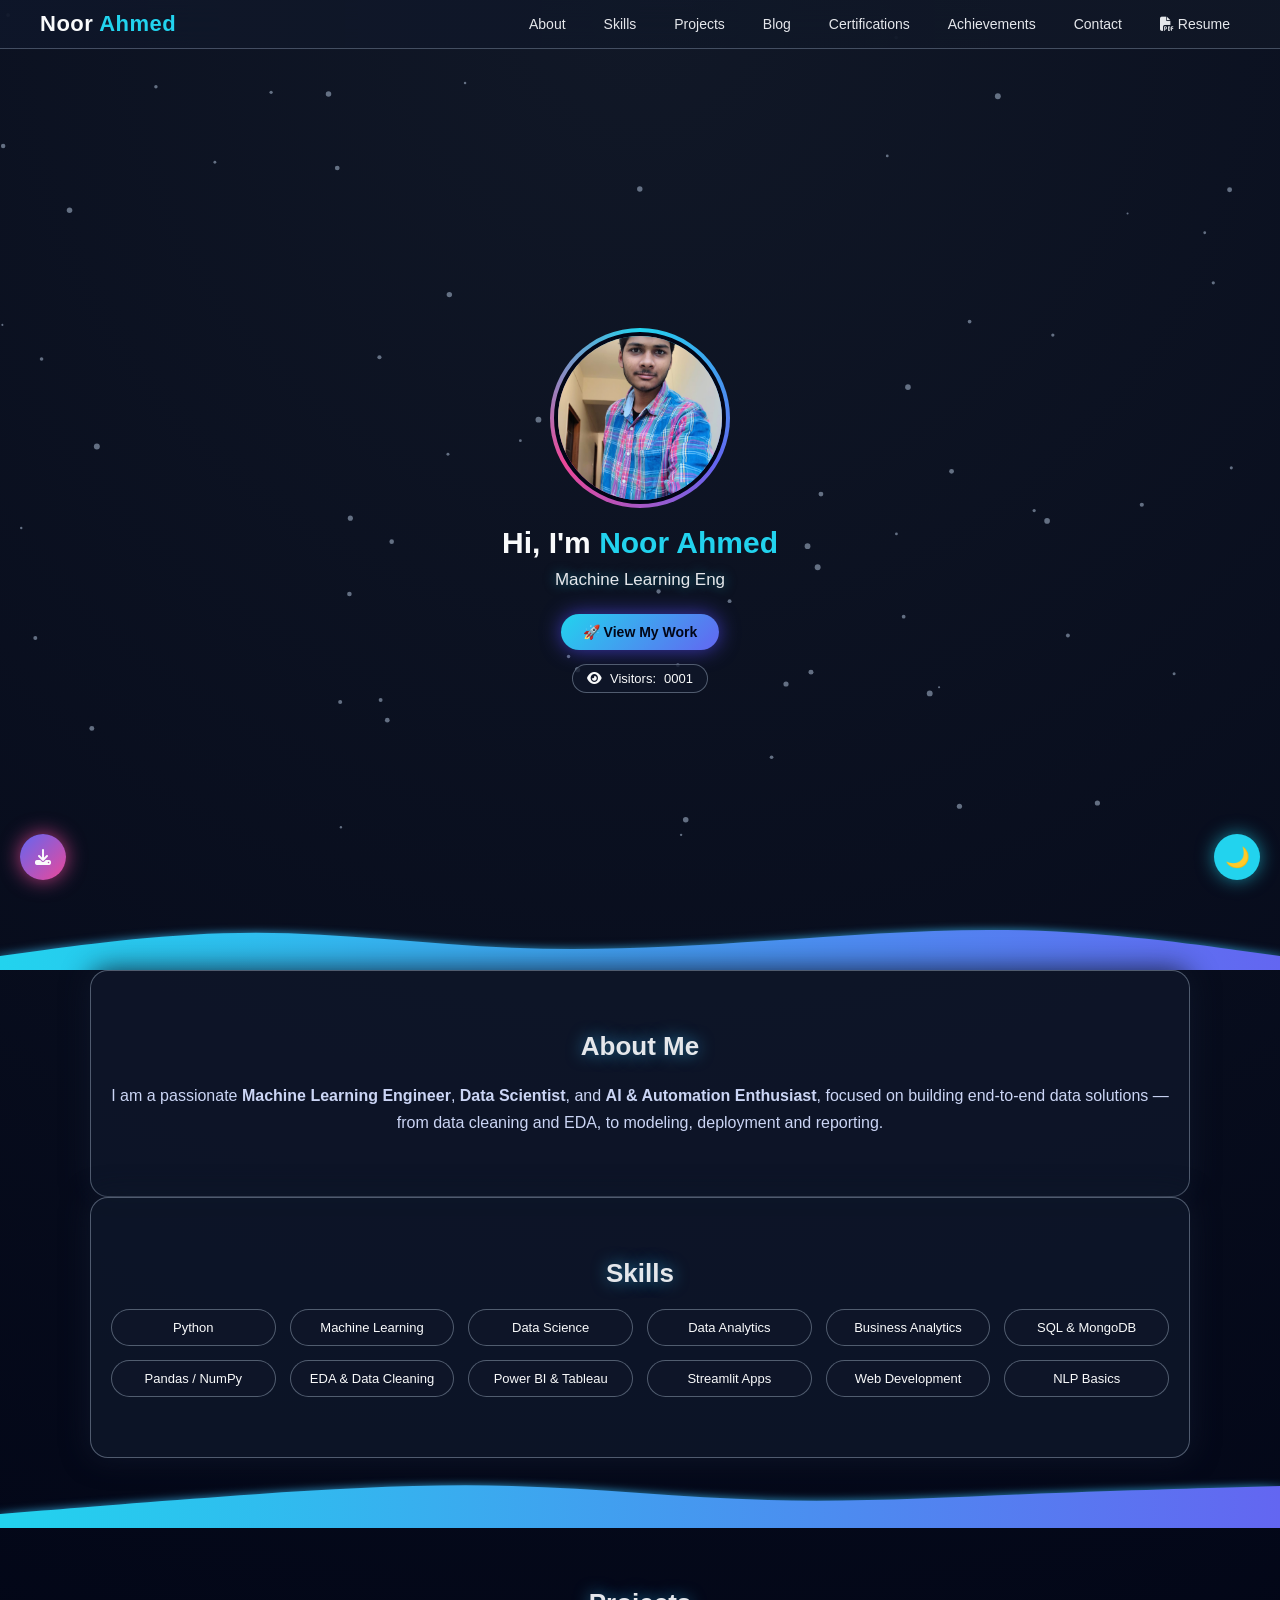
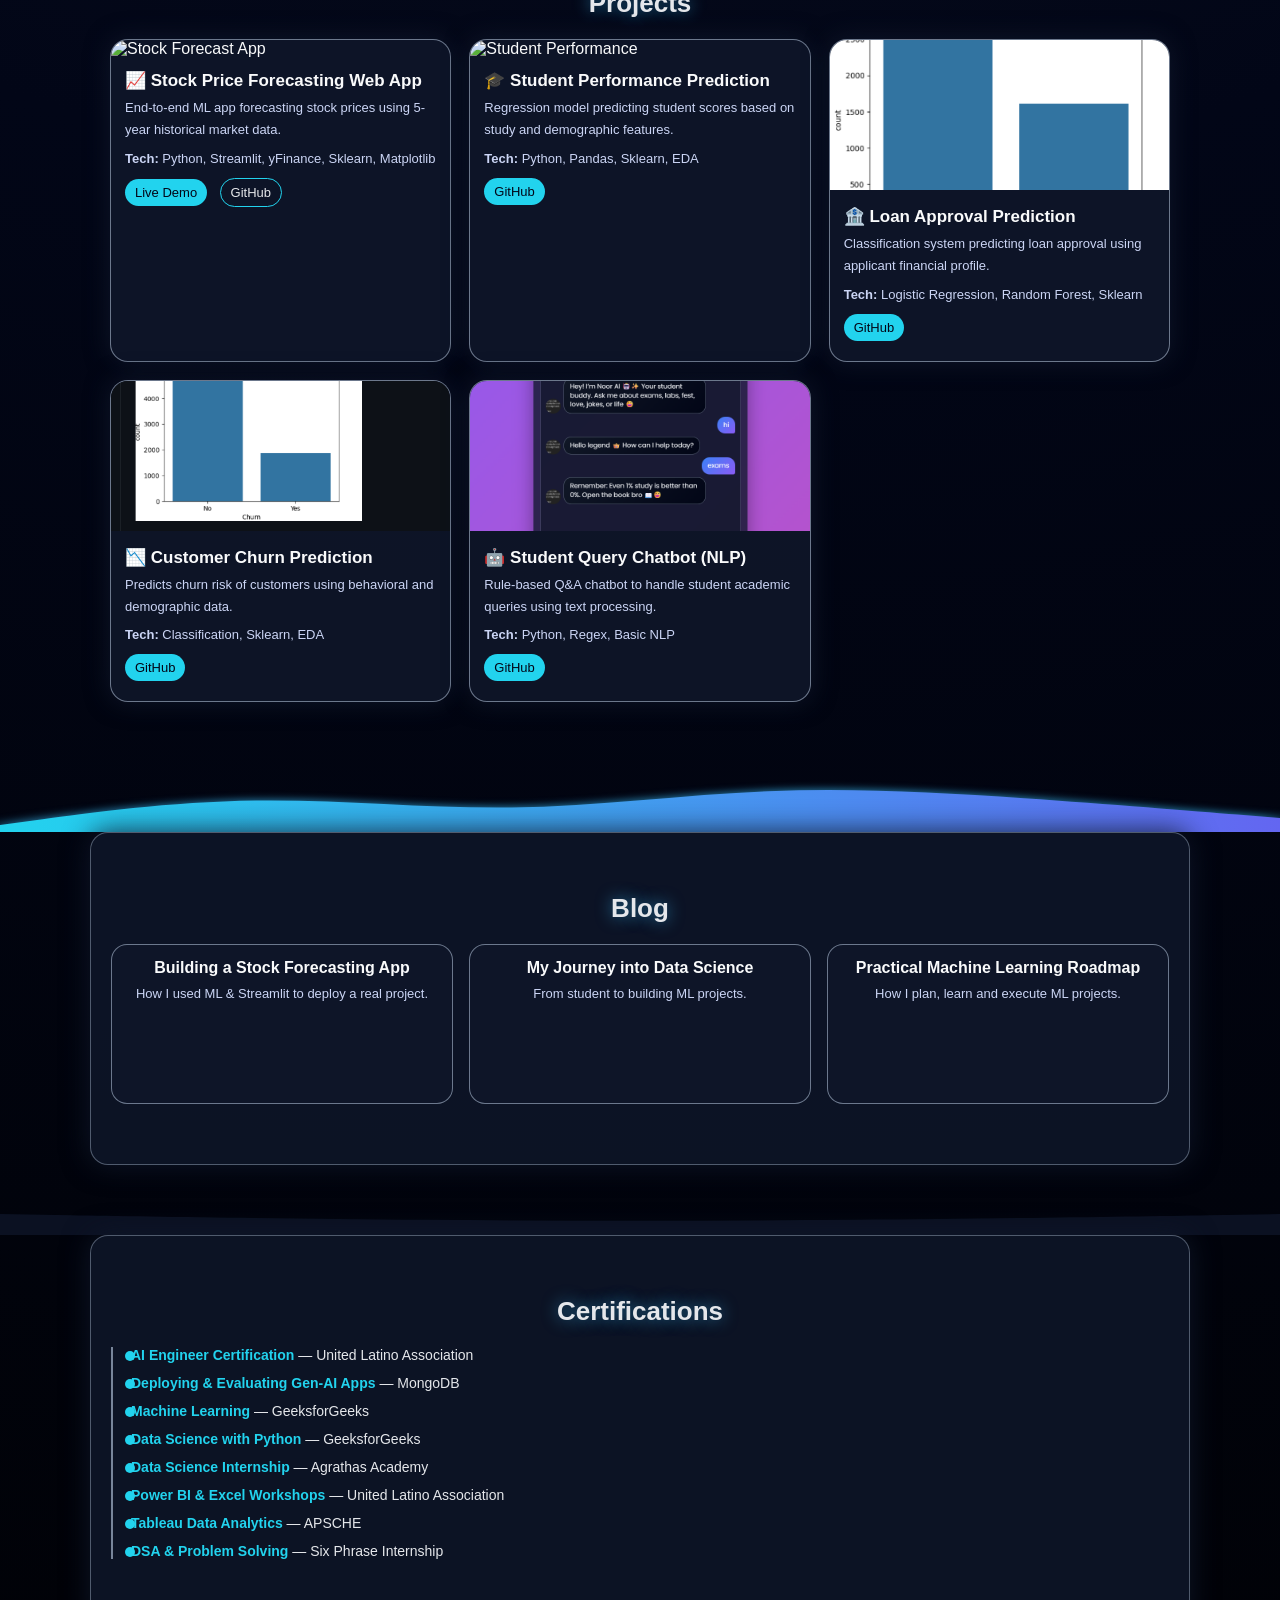
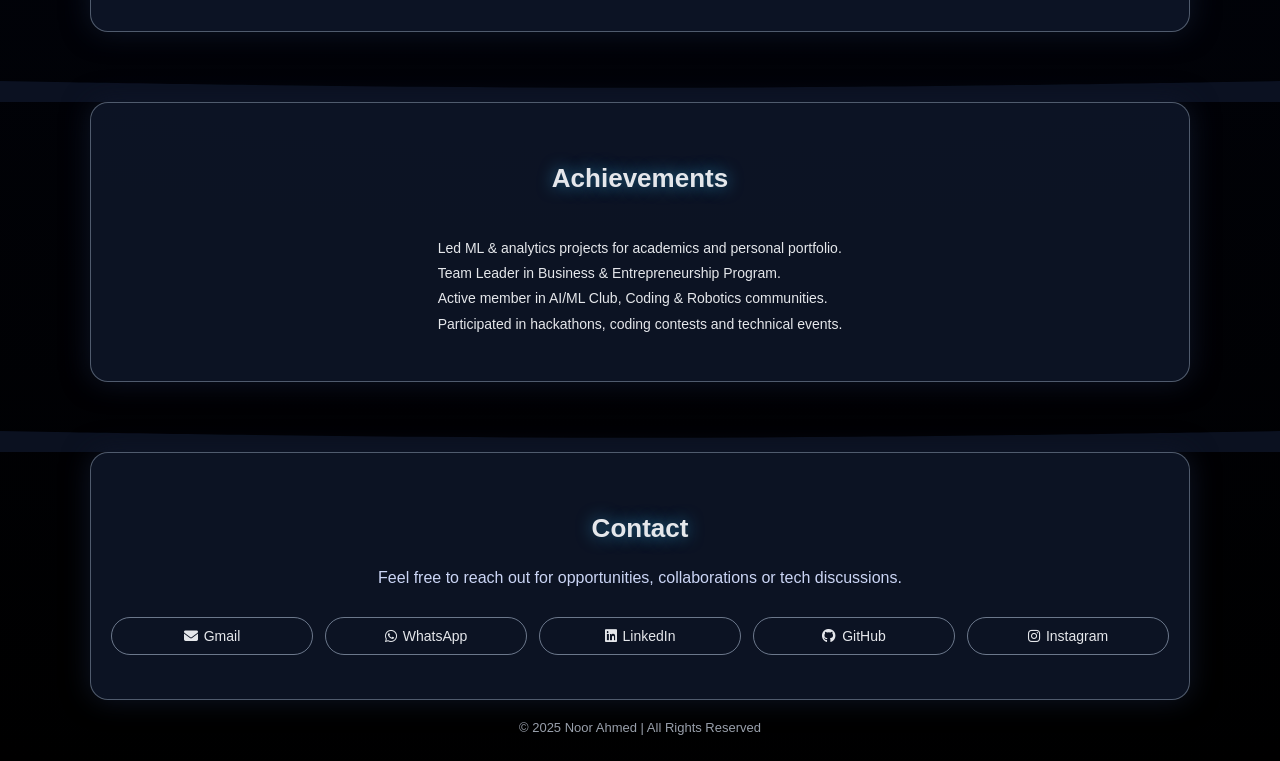
==== index.html @ 3dc06244 "Final premium portfolio with waves, blog, dark mode, and animations" ====
<!DOCTYPE html>
<html lang="en">
<head>
  <meta charset="UTF-8" />
  <meta name="viewport" content="width=device-width, initial-scale=1.0" />
  <title>Noor Ahmed - Portfolio</title>
  <link rel="stylesheet" href="style.css" />
  <link rel="stylesheet" href="https://cdnjs.cloudflare.com/ajax/libs/font-awesome/6.4.0/css/all.min.css">
</head>

<body>

<!-- Particle Background -->
<canvas id="particles"></canvas>

<!-- NAVBAR -->
<nav class="top-nav">
  <div class="logo">Noor <span>Ahmed</span></div>
  <div class="nav-links">
    <a href="#about">About</a>
    <a href="#skills">Skills</a>
    <a href="#projects">Projects</a>
    <a href="#blog">Blog</a>
    <a href="#certifications">Certifications</a>
    <a href="#accomplishments">Achievements</a>
    <a href="#contact">Contact</a>
    <button id="resumeModalBtn" class="nav-resume-btn">
      <i class="fa-solid fa-file-pdf"></i> Resume
    </button>
  </div>
</nav>

<!-- DARK / LIGHT TOGGLE + FLOATING RESUME -->
<button id="darkModeToggle" class="dark-toggle">🌙</button>
<a class="floating-resume" href="assets/resume.pdf" target="_blank">
  <i class="fa-solid fa-download"></i>
</a>

<!-- HERO -->
<section class="hero">
  <div class="profile-frame">
    <img src="assets/profile.jpg" alt="Profile" class="profile-pic">
  </div>

  <h1>Hi, I'm <span class="accent">Noor Ahmed</span></h1>
  <p id="typing" class="typing-text"></p>

  <a href="#projects" class="btn primary-btn">🚀 View My Work</a>

  <div class="visitor-box">
    <i class="fa-solid fa-eye"></i>
    Visitors: <span id="visitor-count">0000</span>
  </div>
</section>

<!-- Wave: Hero -> About -->
<div class="wave wave-gradient">
  <svg viewBox="0 0 1440 320" preserveAspectRatio="none">
    <defs>
      <linearGradient id="sapphireGrad1" x1="0%" y1="0%" x2="100%" y2="0%">
        <stop offset="0%" stop-color="#22d3ee" />
        <stop offset="100%" stop-color="#6366f1" />
      </linearGradient>
    </defs>
    <path fill="url(#sapphireGrad1)" d="M0,256L48,229.3C96,203,192,149,288,149.3C384,149,480,203,576,218.7C672,235,768,213,864,186.7C960,160,1056,128,1152,138.7C1248,149,1344,203,1392,229.3L1440,256L1440,320L1392,320C1344,320,1248,320,1152,320C1056,320,960,320,864,320C768,320,672,320,576,320C480,320,384,320,288,320C192,320,96,320,48,320L0,320Z"></path>
  </svg>
</div>

<!-- ABOUT -->
<section id="about" class="section glass-card">
  <h2 class="section-title">About Me</h2>
  <p>
    I am a passionate <b>Machine Learning Engineer</b>, <b>Data Scientist</b>, and <b>AI & Automation Enthusiast</b>,
    focused on building end-to-end data solutions — from data cleaning and EDA, to modeling, deployment and reporting.
  </p>
</section>

<!-- SKILLS -->
<section id="skills" class="section glass-card">
  <h2 class="section-title">Skills</h2>
  <div class="skills-grid">
    <div class="skill-item">Python</div>
    <div class="skill-item">Machine Learning</div>
    <div class="skill-item">Data Science</div>
    <div class="skill-item">Data Analytics</div>
    <div class="skill-item">Business Analytics</div>
    <div class="skill-item">SQL & MongoDB</div>
    <div class="skill-item">Pandas / NumPy</div>
    <div class="skill-item">EDA & Data Cleaning</div>
    <div class="skill-item">Power BI & Tableau</div>
    <div class="skill-item">Streamlit Apps</div>
    <div class="skill-item">Web Development</div>
    <div class="skill-item">NLP Basics</div>
  </div>
</section>

<!-- Wave: Skills -> Projects -->
<div class="wave wave-gradient">
  <svg viewBox="0 0 1440 320" preserveAspectRatio="none">
    <defs>
      <linearGradient id="sapphireGrad2" x1="0%" y1="0%" x2="100%" y2="0%">
        <stop offset="0%" stop-color="#22d3ee" />
        <stop offset="100%" stop-color="#6366f1" />
      </linearGradient>
    </defs>
    <path fill="url(#sapphireGrad2)" d="M0,256L48,240C96,224,192,192,288,165.3C384,139,480,117,576,128C672,139,768,181,864,192C960,203,1056,181,1152,165.3C1248,149,1344,139,1392,133.3L1440,128L1440,320L1392,320C1344,320,1248,320,1152,320C1056,320,960,320,864,320C768,320,672,320,576,320C480,320,384,320,288,320C192,320,96,320,48,320L0,320Z"></path>
  </svg>
</div>

<!-- PROJECTS -->
<section id="projects" class="section">
  <h2 class="section-title">Projects</h2>
  <div class="projects-container">

    <div class="project-card">
      <img src="assets/stock.jpg" alt="Stock Forecast App">
      <h3>📈 Stock Price Forecasting Web App</h3>
      <p>End-to-end ML app forecasting stock prices using 5-year historical market data.</p>
      <p><b>Tech:</b> Python, Streamlit, yFinance, Sklearn, Matplotlib</p>
      <div class="project-links">
        <a href="https://stock-forecasting-webapp-z5odae5cyymerm4e895pch.streamlit.app/" target="_blank">Live Demo</a>
        <a href="https://github.com/Noorahmedks-2103/Stock-Forecasting-WebApp" target="_blank">GitHub</a>
      </div>
    </div>

    <div class="project-card">
      <img src="assets/student.jpg" alt="Student Performance">
      <h3>🎓 Student Performance Prediction</h3>
      <p>Regression model predicting student scores based on study and demographic features.</p>
      <p><b>Tech:</b> Python, Pandas, Sklearn, EDA</p>
      <div class="project-links">
        <a href="https://github.com/Noorahmedks-2103/Student-Performance-Prediction-ML" target="_blank">GitHub</a>
      </div>
    </div>

    <div class="project-card">
      <img src="assets/loan.jpg" alt="Loan Approval">
      <h3>🏦 Loan Approval Prediction</h3>
      <p>Classification system predicting loan approval using applicant financial profile.</p>
      <p><b>Tech:</b> Logistic Regression, Random Forest, Sklearn</p>
      <div class="project-links">
        <a href="https://github.com/Noorahmedks-2103/Loan-Approval-Prediction" target="_blank">GitHub</a>
      </div>
    </div>

    <div class="project-card">
      <img src="assets/churn.jpg" alt="Churn Prediction">
      <h3>📉 Customer Churn Prediction</h3>
      <p>Predicts churn risk of customers using behavioral and demographic data.</p>
      <p><b>Tech:</b> Classification, Sklearn, EDA</p>
      <div class="project-links">
        <a href="https://github.com/Noorahmedks-2103" target="_blank">GitHub</a>
      </div>
    </div>

    <div class="project-card">
      <img src="assets/chatbot.jpg" alt="Chatbot">
      <h3>🤖 Student Query Chatbot (NLP)</h3>
      <p>Rule-based Q&A chatbot to handle student academic queries using text processing.</p>
      <p><b>Tech:</b> Python, Regex, Basic NLP</p>
      <div class="project-links">
        <a href="https://github.com/Noorahmedks-2103" target="_blank">GitHub</a>
      </div>
    </div>

  </div>
</section>

<!-- Wave: Projects -> Blog -->
<div class="wave wave-gradient">
  <svg viewBox="0 0 1440 320" preserveAspectRatio="none">
    <defs>
      <linearGradient id="sapphireGrad3" x1="0%" y1="0%" x2="100%" y2="0%">
        <stop offset="0%" stop-color="#22d3ee" />
        <stop offset="100%" stop-color="#6366f1" />
      </linearGradient>
    </defs>
    <path fill="url(#sapphireGrad3)" d="M0,288L48,261.3C96,235,192,181,288,176C384,171,480,213,576,208C672,203,768,149,864,133.3C960,117,1056,139,1152,165.3C1248,192,1344,224,1392,240L1440,256L1440,320L1392,320C1344,320,1248,320,1152,320C1056,320,960,320,864,320C768,320,672,320,576,320C480,320,384,320,288,320C192,320,96,320,48,320L0,320Z"></path>
  </svg>
</div>

<!-- BLOG -->
<section id="blog" class="section glass-card">
  <h2 class="section-title">Blog</h2>
  <div class="blog-grid">
    <div class="blog-card">
      <div class="blog-inner">
        <div class="blog-front">
          <h3>Building a Stock Forecasting App</h3>
          <p>How I used ML & Streamlit to deploy a real project.</p>
        </div>
        <div class="blog-back">
          <p>
            I explain the full pipeline: data collection, model training, evaluation
            and deployment to Streamlit Cloud — all using Python and ML.
          </p>
        </div>
      </div>
    </div>
    <div class="blog-card">
      <div class="blog-inner">
        <div class="blog-front">
          <h3>My Journey into Data Science</h3>
          <p>From student to building ML projects.</p>
        </div>
        <div class="blog-back">
          <p>
            Lessons learned, mistakes made, and how consistent practice with Python,
            ML and projects helped me grow as an engineer.
          </p>
        </div>
      </div>
    </div>
    <div class="blog-card">
      <div class="blog-inner">
        <div class="blog-front">
          <h3>Practical Machine Learning Roadmap</h3>
          <p>How I plan, learn and execute ML projects.</p>
        </div>
        <div class="blog-back">
          <p>
            A simple flow I follow: Python → Data Analysis → ML Algorithms → Projects →
            GitHub → Deployment.
          </p>
        </div>
      </div>
    </div>
  </div>
</section>

<!-- Glass Wave: Blog -> Certifications -->
<div class="wave wave-glass">
  <svg viewBox="0 0 1440 320" preserveAspectRatio="none">
    <path fill="#0f172a" fill-opacity="0.85" d="M0,224L80,229.3C160,235,320,245,480,250.7C640,256,800,256,960,250.7C1120,245,1280,235,1360,229.3L1440,224L1440,320L1360,320C1280,320,1120,320,960,320C800,320,640,320,480,320C320,320,160,320,80,320L0,320Z"></path>
  </svg>
</div>

<!-- CERTIFICATIONS -->
<section id="certifications" class="section glass-card">
  <h2 class="section-title">Certifications</h2>
  <div class="timeline">
    <div class="timeline-item"><span>AI Engineer Certification</span> — United Latino Association</div>
    <div class="timeline-item"><span>Deploying & Evaluating Gen-AI Apps</span> — MongoDB</div>
    <div class="timeline-item"><span>Machine Learning</span> — GeeksforGeeks</div>
    <div class="timeline-item"><span>Data Science with Python</span> — GeeksforGeeks</div>
    <div class="timeline-item"><span>Data Science Internship</span> — Agrathas Academy</div>
    <div class="timeline-item"><span>Power BI & Excel Workshops</span> — United Latino Association</div>
    <div class="timeline-item"><span>Tableau Data Analytics</span> — APSCHE</div>
    <div class="timeline-item"><span>DSA & Problem Solving</span> — Six Phrase Internship</div>
  </div>
</section>

<!-- Glass Wave: Certifications -> Achievements -->
<div class="wave wave-glass">
  <svg viewBox="0 0 1440 320" preserveAspectRatio="none">
    <path fill="#0f172a" fill-opacity="0.85" d="M0,224L80,229.3C160,235,320,245,480,250.7C640,256,800,256,960,250.7C1120,245,1280,235,1360,229.3L1440,224L1440,320L1360,320C1280,320,1120,320,960,320C800,320,640,320,480,320C320,320,160,320,80,320L0,320Z"></path>
  </svg>
</div>

<!-- ACHIEVEMENTS -->
<section id="accomplishments" class="section glass-card">
  <h2 class="section-title">Achievements</h2>
  <ul class="achievements-list">
    <li>Led ML & analytics projects for academics and personal portfolio.</li>
    <li>Team Leader in Business & Entrepreneurship Program.</li>
    <li>Active member in AI/ML Club, Coding & Robotics communities.</li>
    <li>Participated in hackathons, coding contests and technical events.</li>
  </ul>
</section>

<!-- Glass Wave: Achievements -> Contact -->
<div class="wave wave-glass">
  <svg viewBox="0 0 1440 320" preserveAspectRatio="none">
    <path fill="#0f172a" fill-opacity="0.85" d="M0,224L80,229.3C160,235,320,245,480,250.7C640,256,800,256,960,250.7C1120,245,1280,235,1360,229.3L1440,224L1440,320L1360,320C1280,320,1120,320,960,320C800,320,640,320,480,320C320,320,160,320,80,320L0,320Z"></path>
  </svg>
</div>

<!-- CONTACT -->
<section id="contact" class="section glass-card">
  <h2 class="section-title">Contact</h2>
  <p>Feel free to reach out for opportunities, collaborations or tech discussions.</p>
  <div class="contact-grid">
    <a href="mailto:nkurnipalli34@gmail.com"><i class="fa-solid fa-envelope"></i> Gmail</a>
    <a href="https://wa.me/917816080954" target="_blank"><i class="fa-brands fa-whatsapp"></i> WhatsApp</a>
    <a href="https://www.linkedin.com/in/k-s-noor-ahmed-943403319" target="_blank"><i class="fab fa-linkedin"></i> LinkedIn</a>
    <a href="https://github.com/Noorahmedks-2103" target="_blank"><i class="fab fa-github"></i> GitHub</a>
    <a href="https://www.instagram.com/noorahmedks_" target="_blank"><i class="fab fa-instagram"></i> Instagram</a>
  </div>
</section>

<!-- FOOTER -->
<footer>
  <p>© 2025 Noor Ahmed | All Rights Reserved</p>
</footer>

<!-- RESUME MODAL -->
<div id="resumeModal" class="modal">
  <div class="modal-content">
    <span class="close">&times;</span>
    <iframe class="resume-frame" src="assets/resume.pdf"></iframe>
  </div>
</div>

<script src="particles.js"></script>
<script src="script.js"></script>
</body>
</html>
---- style.css ----
/* =============== RESET =============== */
* {
  margin: 0;
  padding: 0;
  box-sizing: border-box;
  font-family: "Poppins", sans-serif;
}

html {
  scroll-behavior: smooth;
}

body {
  background: radial-gradient(circle at top, #111827 0, #020617 45%, #000 100%);
  color: #f9fafb;
  overflow-x: hidden;
  position: relative;
}

/* Canvas background */
#particles {
  position: fixed;
  inset: 0;
  z-index: -1;
}

/* =============== NAVBAR =============== */
.top-nav {
  position: fixed;
  top: 0;
  left: 0;
  right: 0;
  padding: 10px 40px;
  display: flex;
  align-items: center;
  justify-content: space-between;
  z-index: 20;
  backdrop-filter: blur(16px);
  background: linear-gradient(90deg, rgba(15,23,42,.85), rgba(17,24,39,.8));
  border-bottom: 1px solid rgba(148,163,184,.4);
}

.logo {
  font-size: 22px;
  font-weight: 700;
  letter-spacing: 0.5px;
}

.logo span {
  color: #22d3ee;
}

.nav-links {
  display: flex;
  align-items: center;
  gap: 18px;
}

.nav-links a,
.nav-links button {
  border: none;
  background: transparent;
  color: #e5e7eb;
  text-decoration: none;
  font-size: 14px;
  cursor: pointer;
  padding: 6px 10px;
  border-radius: 999px;
  transition: 0.25s;
}

.nav-links a:hover,
.nav-links button:hover {
  color: #0f172a;
  background: #22d3ee;
  box-shadow: 0 0 18px rgba(34, 211, 238, 0.7);
}

.nav-resume-btn {
  border: 1px solid #22d3ee;
}

/* =============== DARK TOGGLE & FLOATING RESUME =============== */
.dark-toggle {
  position: fixed;
  right: 20px;
  bottom: 20px;
  z-index: 40;
  border-radius: 999px;
  border: none;
  width: 46px;
  height: 46px;
  display: grid;
  place-items: center;
  font-size: 20px;
  cursor: pointer;
  background: #22d3ee;
  color: #0f172a;
  box-shadow: 0 0 18px rgba(34, 211, 238, 0.6);
}

.floating-resume {
  position: fixed;
  left: 20px;
  bottom: 20px;
  width: 46px;
  height: 46px;
  display: grid;
  place-items: center;
  border-radius: 999px;
  background: linear-gradient(135deg, #6366f1, #ec4899);
  color: #f9fafb;
  text-decoration: none;
  z-index: 40;
  box-shadow: 0 0 20px rgba(236, 72, 153, 0.8);
}

/* =============== HERO =============== */
.hero {
  min-height: 100vh;
  padding-top: 120px;
  padding-inline: 20px;
  text-align: center;
  display: flex;
  flex-direction: column;
  align-items: center;
  justify-content: center;
}

.profile-frame {
  width: 180px;
  height: 180px;
  border-radius: 999px;
  padding: 4px;
  background: conic-gradient(
    from 0deg,
    #22d3ee,
    #6366f1,
    #ec4899,
    #22d3ee
  );
  /* no rotation */
}

.profile-pic {
  width: 100%;
  height: 100%;
  border-radius: inherit;
  object-fit: cover;
  border: 4px solid #020617;
}

.hero h1 {
  margin-top: 18px;
  font-size: 30px;
}

.hero .accent {
  color: #22d3ee;
}

.typing-text {
  margin-top: 10px;
  min-height: 26px;
  font-size: 17px;
  color: #e5e7eb;
  text-shadow: 0 0 12px rgba(34, 211, 238, 0.5);
}

.btn {
  display: inline-block;
  text-decoration: none;
  border-radius: 999px;
  padding: 10px 22px;
  font-size: 14px;
  margin-top: 18px;
  cursor: pointer;
  border: none;
}

.primary-btn {
  background: linear-gradient(135deg, #22d3ee, #6366f1);
  color: #020617;
  font-weight: 600;
  box-shadow: 0 0 20px rgba(79, 70, 229, 0.75);
  transition: transform 0.2s, box-shadow 0.2s;
}

.primary-btn:hover {
  transform: translateY(-2px);
  box-shadow: 0 0 26px rgba(94, 234, 212, 0.85);
}

.visitor-box {
  margin-top: 14px;
  padding: 6px 14px;
  border-radius: 999px;
  border: 1px solid rgba(148, 163, 184, 0.5);
  background: rgba(15,23,42,0.8);
  display: inline-flex;
  align-items: center;
  gap: 8px;
  font-size: 13px;
}

/* =============== SECTIONS =============== */
.section {
  padding: 60px 20px;
  max-width: 1100px;
  margin: 0 auto;
  text-align: center;
}

.glass-card {
  background: rgba(15, 23, 42, 0.85);
  border-radius: 18px;
  border: 1px solid rgba(148, 163, 184, 0.5);
  box-shadow: 0 0 28px rgba(15, 23, 42, 0.9);
}

.section-title {
  font-size: 26px;
  margin-bottom: 20px;
  color: #e5e7eb;
  text-shadow: 0 0 16px rgba(56, 189, 248, 0.6);
}

.section p {
  line-height: 1.7;
  color: #cbd5f5;
}

/* =============== SKILLS =============== */
.skills-grid {
  margin-top: 10px;
  display: grid;
  grid-template-columns: repeat(auto-fit, minmax(140px, 1fr));
  gap: 14px;
}

.skill-item {
  padding: 10px 12px;
  border-radius: 999px;
  background: rgba(15,23,42,.8);
  border: 1px solid rgba(148,163,184,0.5);
  font-size: 13px;
  transition: 0.2s;
}

.skill-item:hover {
  background: linear-gradient(90deg, #22d3ee, #6366f1);
  color: #020617;
  box-shadow: 0 0 18px rgba(94, 234, 212, 0.8);
}

/* =============== PROJECTS =============== */
.projects-container {
  margin-top: 14px;
  display: grid;
  grid-template-columns: repeat(auto-fit, minmax(260px, 1fr));
  gap: 18px;
}

.project-card {
  border-radius: 18px;
  overflow: hidden;
  background: rgba(15, 23, 42, 0.9);
  border: 1px solid rgba(148, 163, 184, 0.7);
  box-shadow: 0 0 24px rgba(15, 23, 42, 0.95);
  text-align: left;
  transform: translateY(0);
  transition: transform 0.22s ease, box-shadow 0.22s ease, border-color 0.22s ease;
}

.project-card img {
  width: 100%;
  height: 150px;
  object-fit: cover;
}

.project-card h3 {
  font-size: 17px;
  margin: 12px 14px 6px;
}

.project-card p {
  font-size: 13px;
  color: #cbd5f5;
  margin: 0 14px 6px;
}

.project-card:hover {
  transform: translateY(-6px);
  box-shadow: 0 0 30px rgba(59, 130, 246, 0.8);
  border-color: #22d3ee;
}

.project-links {
  margin: 8px 14px 14px;
}

.project-links a {
  display: inline-block;
  margin-right: 8px;
  margin-bottom: 6px;
  font-size: 13px;
  text-decoration: none;
  padding: 6px 10px;
  border-radius: 999px;
  background: #22d3ee;
  color: #020617;
  font-weight: 500;
}

.project-links a:nth-child(2) {
  background: transparent;
  border: 1px solid #22d3ee;
  color: #e5e7eb;
}

/* =============== BLOG FLIP CARDS =============== */
.blog-grid {
  display: grid;
  grid-template-columns: repeat(auto-fit, minmax(260px, 1fr));
  gap: 16px;
  margin-top: 10px;
}

.blog-card {
  perspective: 1000px;
}

.blog-inner {
  position: relative;
  width: 100%;
  height: 160px;
  transform-style: preserve-3d;
  transition: transform 0.4s ease;
}

.blog-card:hover .blog-inner {
  transform: rotateY(180deg);
}

.blog-front,
.blog-back {
  position: absolute;
  inset: 0;
  border-radius: 16px;
  padding: 14px;
  backface-visibility: hidden;
  background: rgba(15,23,42,0.9);
  border: 1px solid rgba(148,163,184,0.7);
}

.blog-front h3 {
  font-size: 16px;
  margin-bottom: 6px;
}

.blog-front p {
  font-size: 13px;
  color: #cbd5f5;
}

.blog-back {
  transform: rotateY(180deg);
  font-size: 13px;
  color: #e5e7eb;
  line-height: 1.5;
}

/* =============== TIMELINE =============== */
.timeline {
  margin-top: 10px;
  border-left: 2px solid rgba(148, 163, 184, 0.8);
  padding-left: 18px;
  text-align: left;
}

.timeline-item {
  margin-bottom: 12px;
  position: relative;
  font-size: 14px;
  color: #e5e7eb;
}

.timeline-item span {
  font-weight: 600;
  color: #22d3ee;
}

.timeline-item::before {
  content: "";
  width: 10px;
  height: 10px;
  border-radius: 999px;
  background: #22d3ee;
  position: absolute;
  left: -6px;
  top: 4px;
}

/* =============== ACHIEVEMENTS =============== */
.achievements-list {
  list-style: none;
  margin-top: 6px;
  text-align: left;
  display: inline-block;
  color: #e5e7eb;
  font-size: 14px;
  line-height: 1.8;
}

/* =============== CONTACT =============== */
.contact-grid {
  margin-top: 10px;
  display: grid;
  grid-template-columns: repeat(auto-fit, minmax(160px, 1fr));
  gap: 12px;
}

.contact-grid a {
  text-decoration: none;
  border-radius: 999px;
  padding: 10px 12px;
  border: 1px solid rgba(148,163,184,0.7);
  color: #e5e7eb;
  font-size: 14px;
  display: flex;
  justify-content: center;
  align-items: center;
  gap: 6px;
  transition: 0.2s;
}

.contact-grid a:hover {
  background: linear-gradient(90deg, #22d3ee, #6366f1);
  color: #020617;
}

/* =============== FOOTER =============== */
footer {
  padding: 20px 10px 26px;
  text-align: center;
  font-size: 13px;
  color: #9ca3af;
}

/* =============== RESUME MODAL =============== */
.modal {
  display: none;
  position: fixed;
  z-index: 100;
  left: 0;
  top: 0;
  width: 100%;
  height: 100%;
  background-color: rgba(15, 23, 42, 0.9);
}

.modal-content {
  position: relative;
  margin: 40px auto;
  max-width: 900px;
  height: 80vh;
  background: #020617;
  border-radius: 14px;
  padding: 10px;
  animation: modalIn 0.4s ease;
}

@keyframes modalIn {
  from {
    opacity: 0;
    transform: translateY(20px) scale(0.96);
  }
  to {
    opacity: 1;
    transform: translateY(0) scale(1);
  }
}

.close {
  position: absolute;
  right: 16px;
  top: 8px;
  font-size: 28px;
  color: #e5e7eb;
  cursor: pointer;
}

.resume-frame {
  width: 100%;
  height: 100%;
  border: none;
  border-radius: 10px;
}

/* =============== WAVES =============== */
.wave {
  position: relative;
  width: 100%;
  overflow: hidden;
  line-height: 0;
}

.wave svg {
  display: block;
  width: 100%;
  height: 70px;
}

/* Gradient sapphire wave (between major sections) */
.wave-gradient svg path {
  filter: drop-shadow(0 -6px 18px rgba(56, 189, 248, 0.6));
}

/* Glass wave (subtle divider) */
.wave-glass svg path {
  opacity: 0.9;
}

/* =============== SCROLL REVEAL (BLUR + SLIDE) =============== */
/* Blur only on cards & timeline, not whole sections */
.project-card,
.skill-item,
.blog-card,
.timeline-item {
  opacity: 0;
  transform: translateY(16px);
  filter: blur(4px);
}

/* Sections without blur */
.section {
  opacity: 0;
  transform: translateY(16px);
  filter: none;
}

.achievements-list li,
.contact-grid a {
  opacity: 0;
  transform: translateY(16px);
  filter: none;
}

/* Reveal transition */
.reveal {
  opacity: 1 !important;
  transform: translateY(0);
  filter: none;
  transition: 0.6s ease;
}

/* =============== LIGHT MODE =============== */
body.light-mode {
  background: #f3f4f6;
  color: #020617;
}

body.light-mode .top-nav {
  background: rgba(249, 250, 251, 0.9);
  border-bottom-color: rgba(148, 163, 184, 0.5);
}

body.light-mode .glass-card {
  background: #ffffff;
  border-color: rgba(148, 163, 184, 0.6);
  box-shadow: 0 10px 30px rgba(148, 163, 184, 0.4);
}

body.light-mode .project-card,
body.light-mode .blog-front,
body.light-mode .blog-back {
  background: #ffffff;
  border-color: rgba(148, 163, 184, 0.7);
}

body.light-mode .timeline {
  border-left-color: rgba(55, 65, 81, 0.8);
}

body.light-mode .timeline-item::before {
  background: #6366f1;
}

body.light-mode footer {
  background: rgba(249, 250, 251, 0.8);
}

/* =============== RESPONSIVE =============== */
@media (max-width: 768px) {
  .top-nav {
    padding-inline: 16px;
    flex-direction: column;
    align-items: flex-start;
    gap: 6px;
  }
  .nav-links {
    flex-wrap: wrap;
    gap: 10px;
  }
  .hero h1 {
    font-size: 24px;
  }
  .section {
    padding-inline: 16px;
  }
}
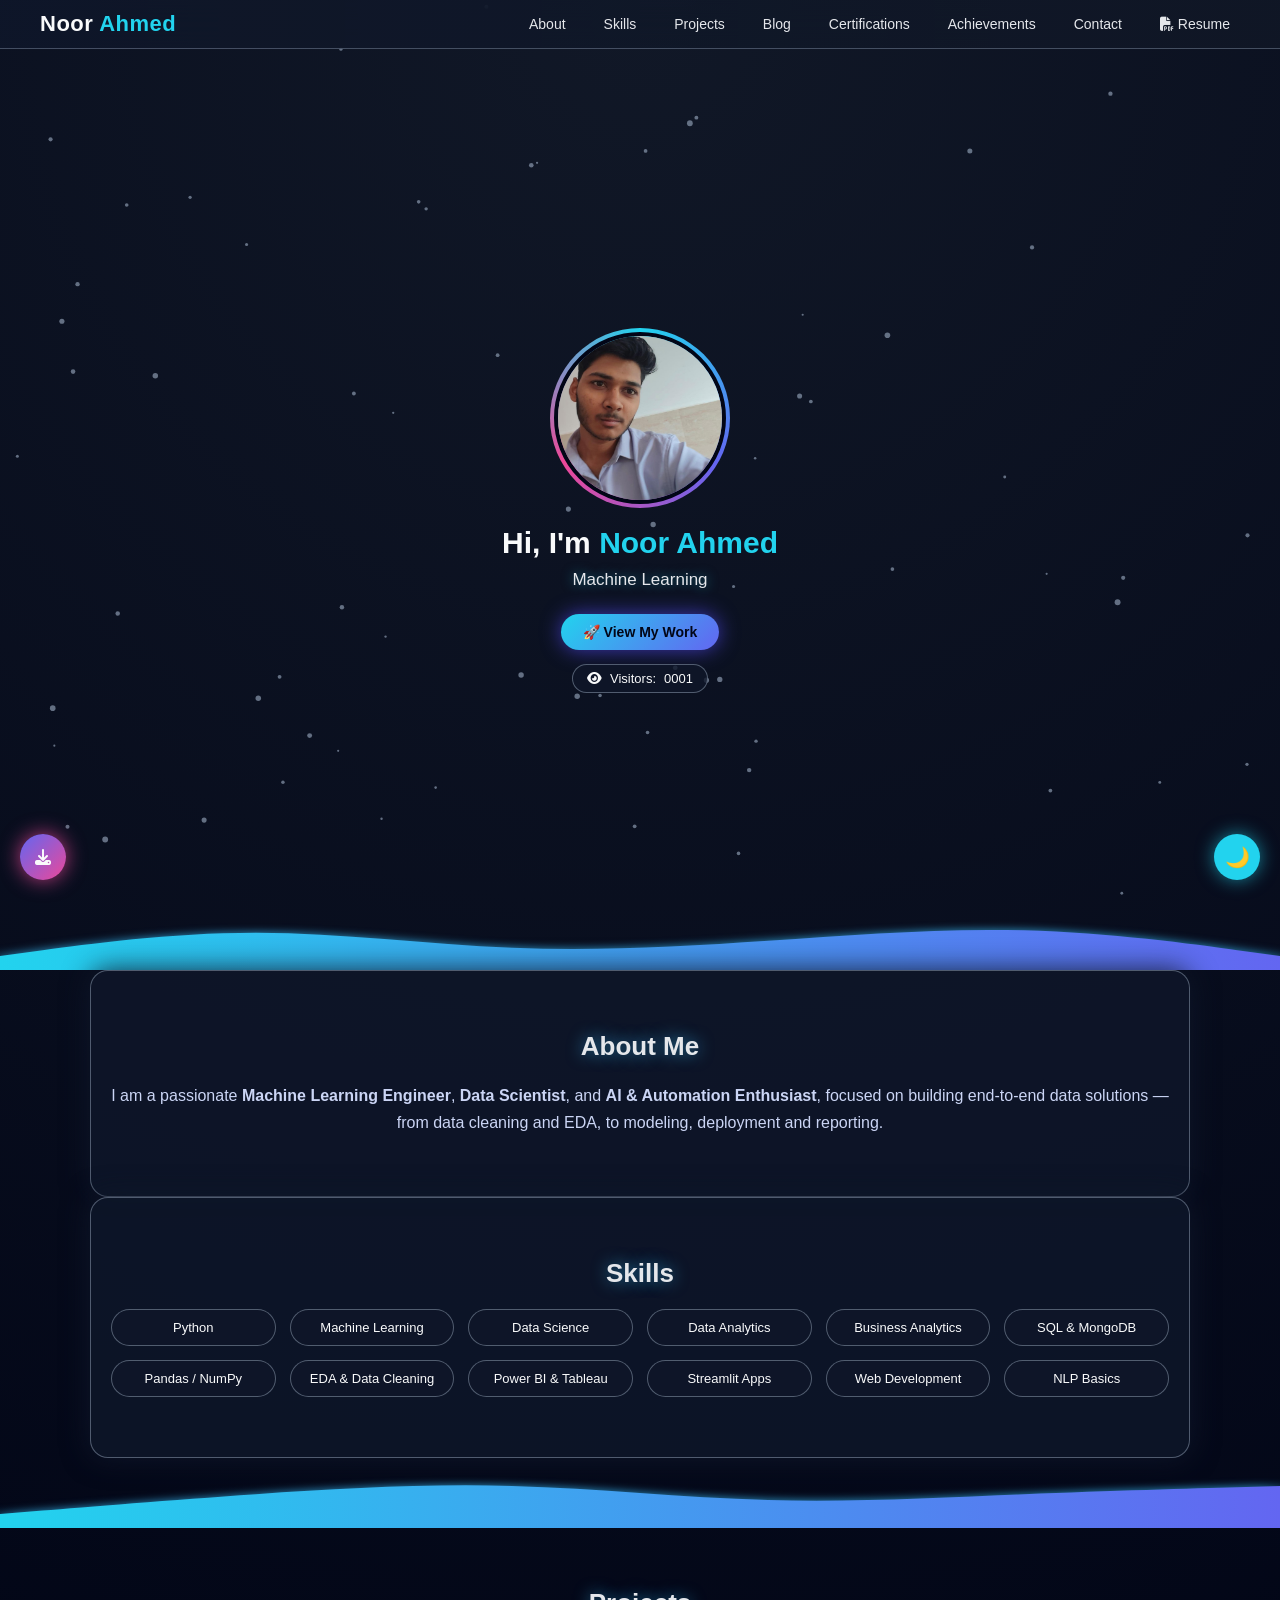
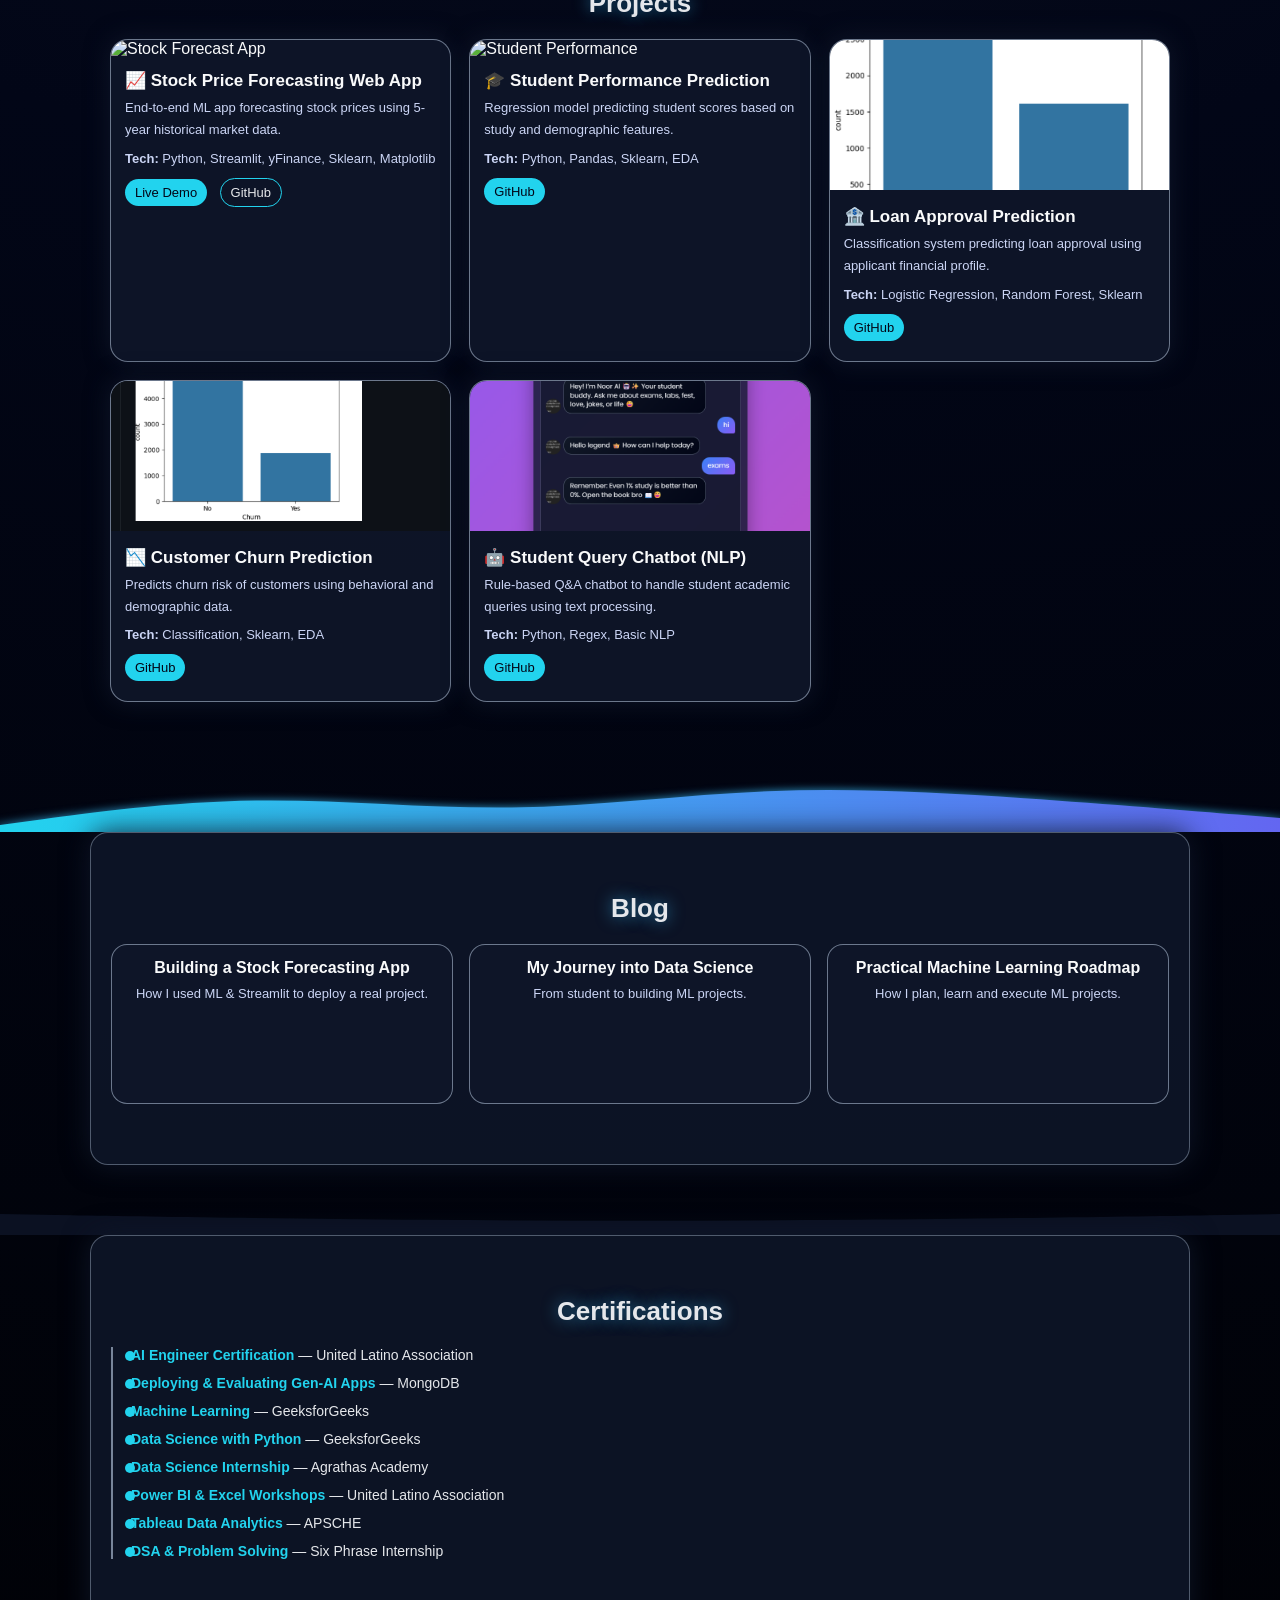
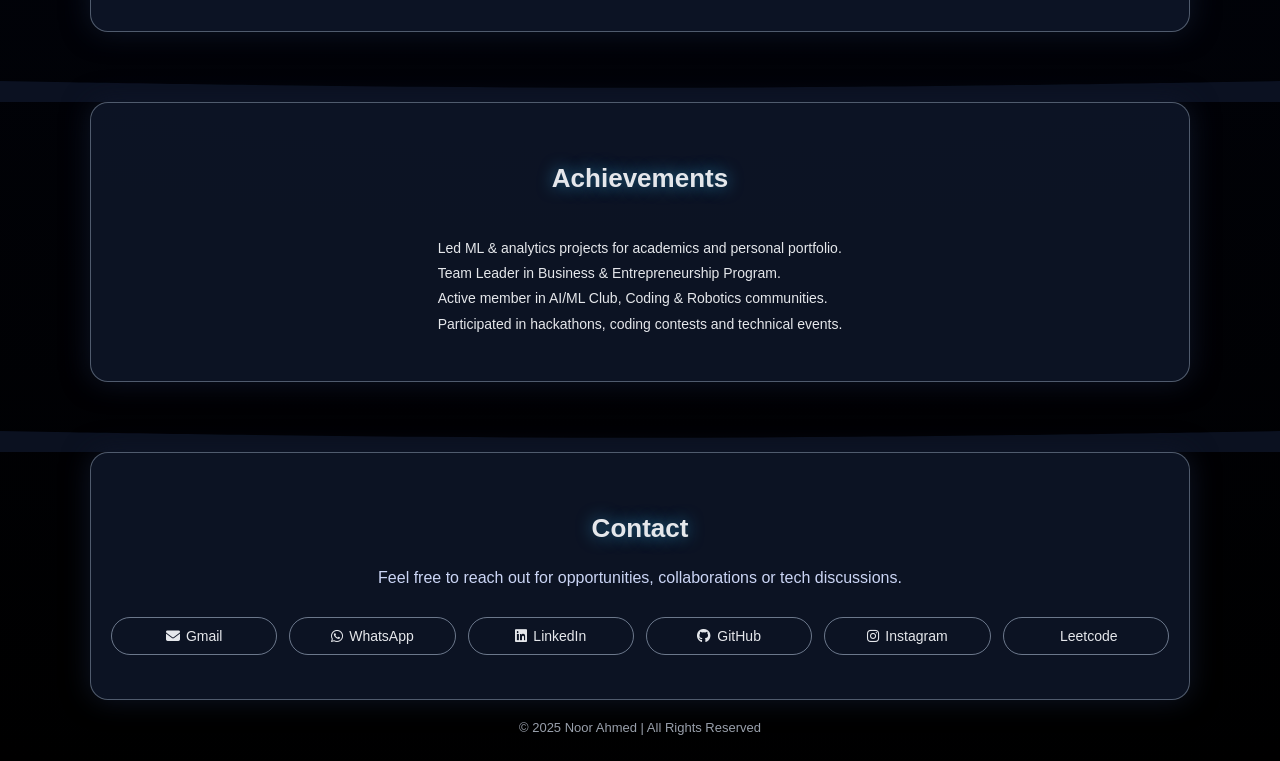
==== commit fc8e5c9e: "modified in profile.jpg" ====
--- a/index.html
+++ b/index.html
@@ -285,6 +285,7 @@
     <a href="https://www.linkedin.com/in/k-s-noor-ahmed-943403319" target="_blank"><i class="fab fa-linkedin"></i> LinkedIn</a>
     <a href="https://github.com/Noorahmedks-2103" target="_blank"><i class="fab fa-github"></i> GitHub</a>
     <a href="https://www.instagram.com/noorahmedks_" target="_blank"><i class="fab fa-instagram"></i> Instagram</a>
+    <a href="https://leetcode.com/u/noorahmedks_/" target="_blank"><i class="fab fa-leetcode"></i>Leetcode</a>
   </div>
 </section>
 
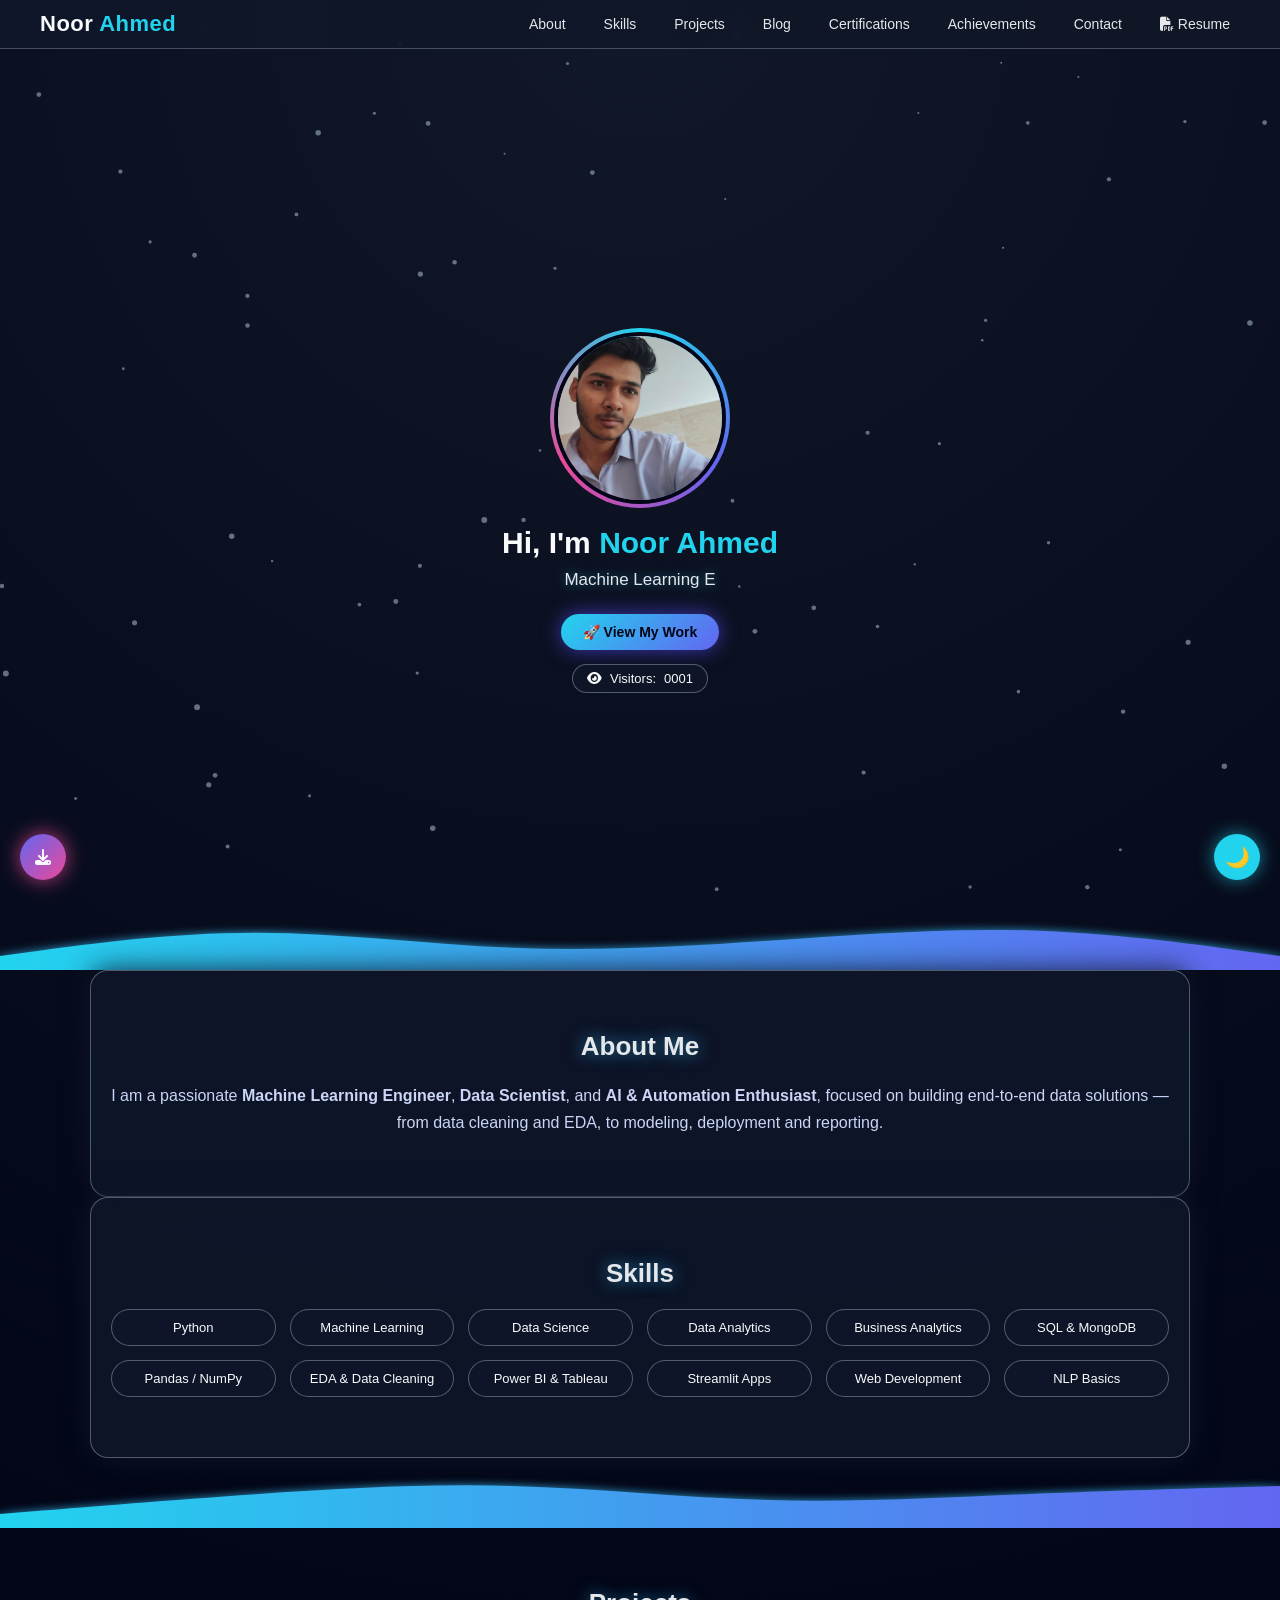
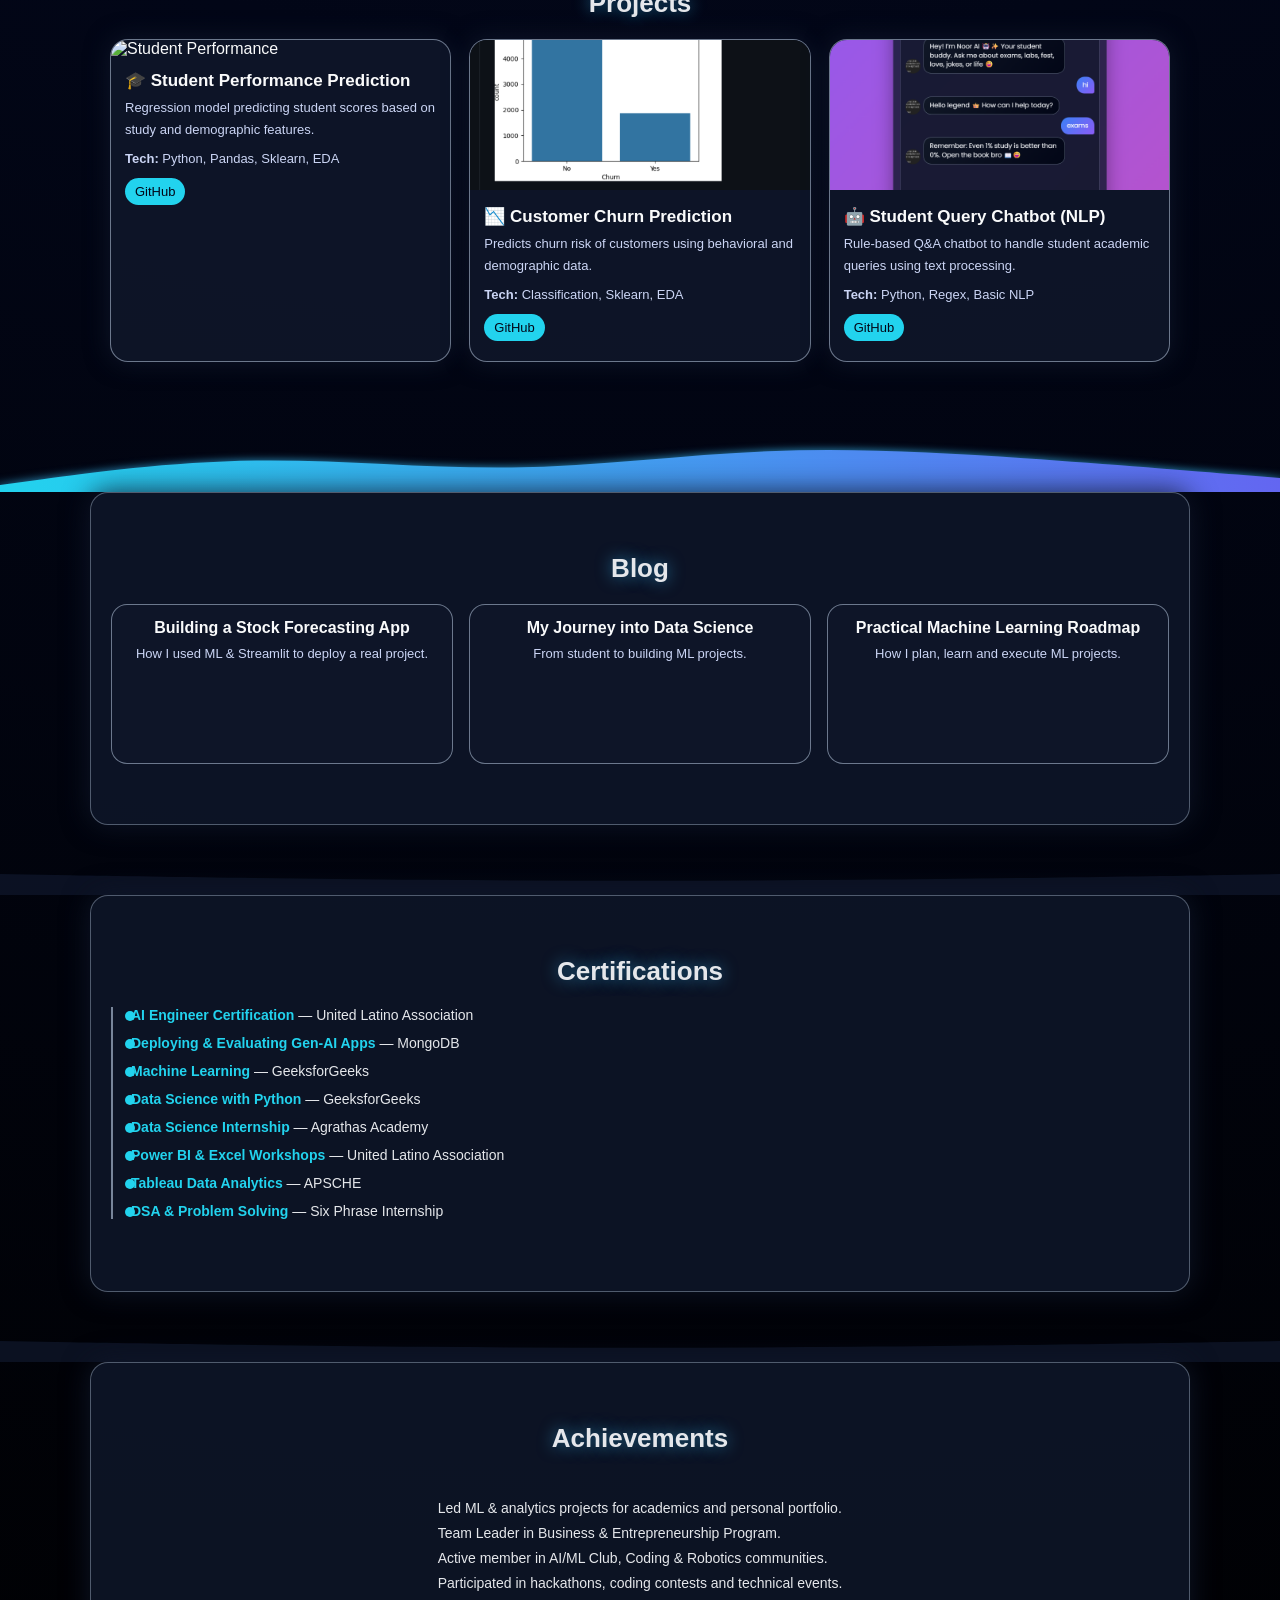
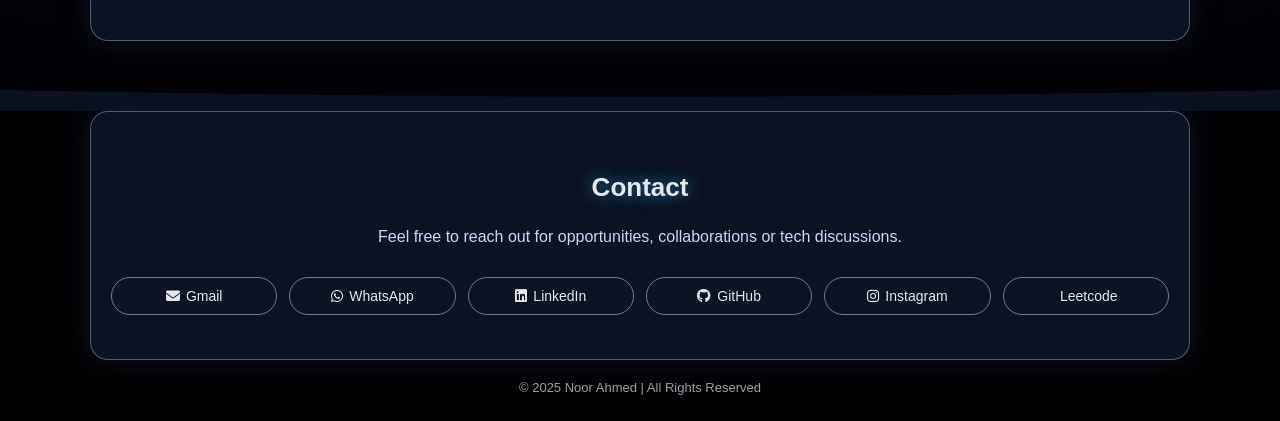
==== commit 9f3e93ab: "modified in index.html" ====
--- a/index.html
+++ b/index.html
@@ -112,17 +112,7 @@
   <h2 class="section-title">Projects</h2>
   <div class="projects-container">
 
-    <div class="project-card">
-      <img src="assets/stock.jpg" alt="Stock Forecast App">
-      <h3>📈 Stock Price Forecasting Web App</h3>
-      <p>End-to-end ML app forecasting stock prices using 5-year historical market data.</p>
-      <p><b>Tech:</b> Python, Streamlit, yFinance, Sklearn, Matplotlib</p>
-      <div class="project-links">
-        <a href="https://stock-forecasting-webapp-z5odae5cyymerm4e895pch.streamlit.app/" target="_blank">Live Demo</a>
-        <a href="https://github.com/Noorahmedks-2103/Stock-Forecasting-WebApp" target="_blank">GitHub</a>
-      </div>
-    </div>
-
+   
     <div class="project-card">
       <img src="assets/student.jpg" alt="Student Performance">
       <h3>🎓 Student Performance Prediction</h3>
@@ -133,15 +123,7 @@
       </div>
     </div>
 
-    <div class="project-card">
-      <img src="assets/loan.jpg" alt="Loan Approval">
-      <h3>🏦 Loan Approval Prediction</h3>
-      <p>Classification system predicting loan approval using applicant financial profile.</p>
-      <p><b>Tech:</b> Logistic Regression, Random Forest, Sklearn</p>
-      <div class="project-links">
-        <a href="https://github.com/Noorahmedks-2103/Loan-Approval-Prediction" target="_blank">GitHub</a>
-      </div>
-    </div>
+    
 
     <div class="project-card">
       <img src="assets/churn.jpg" alt="Churn Prediction">
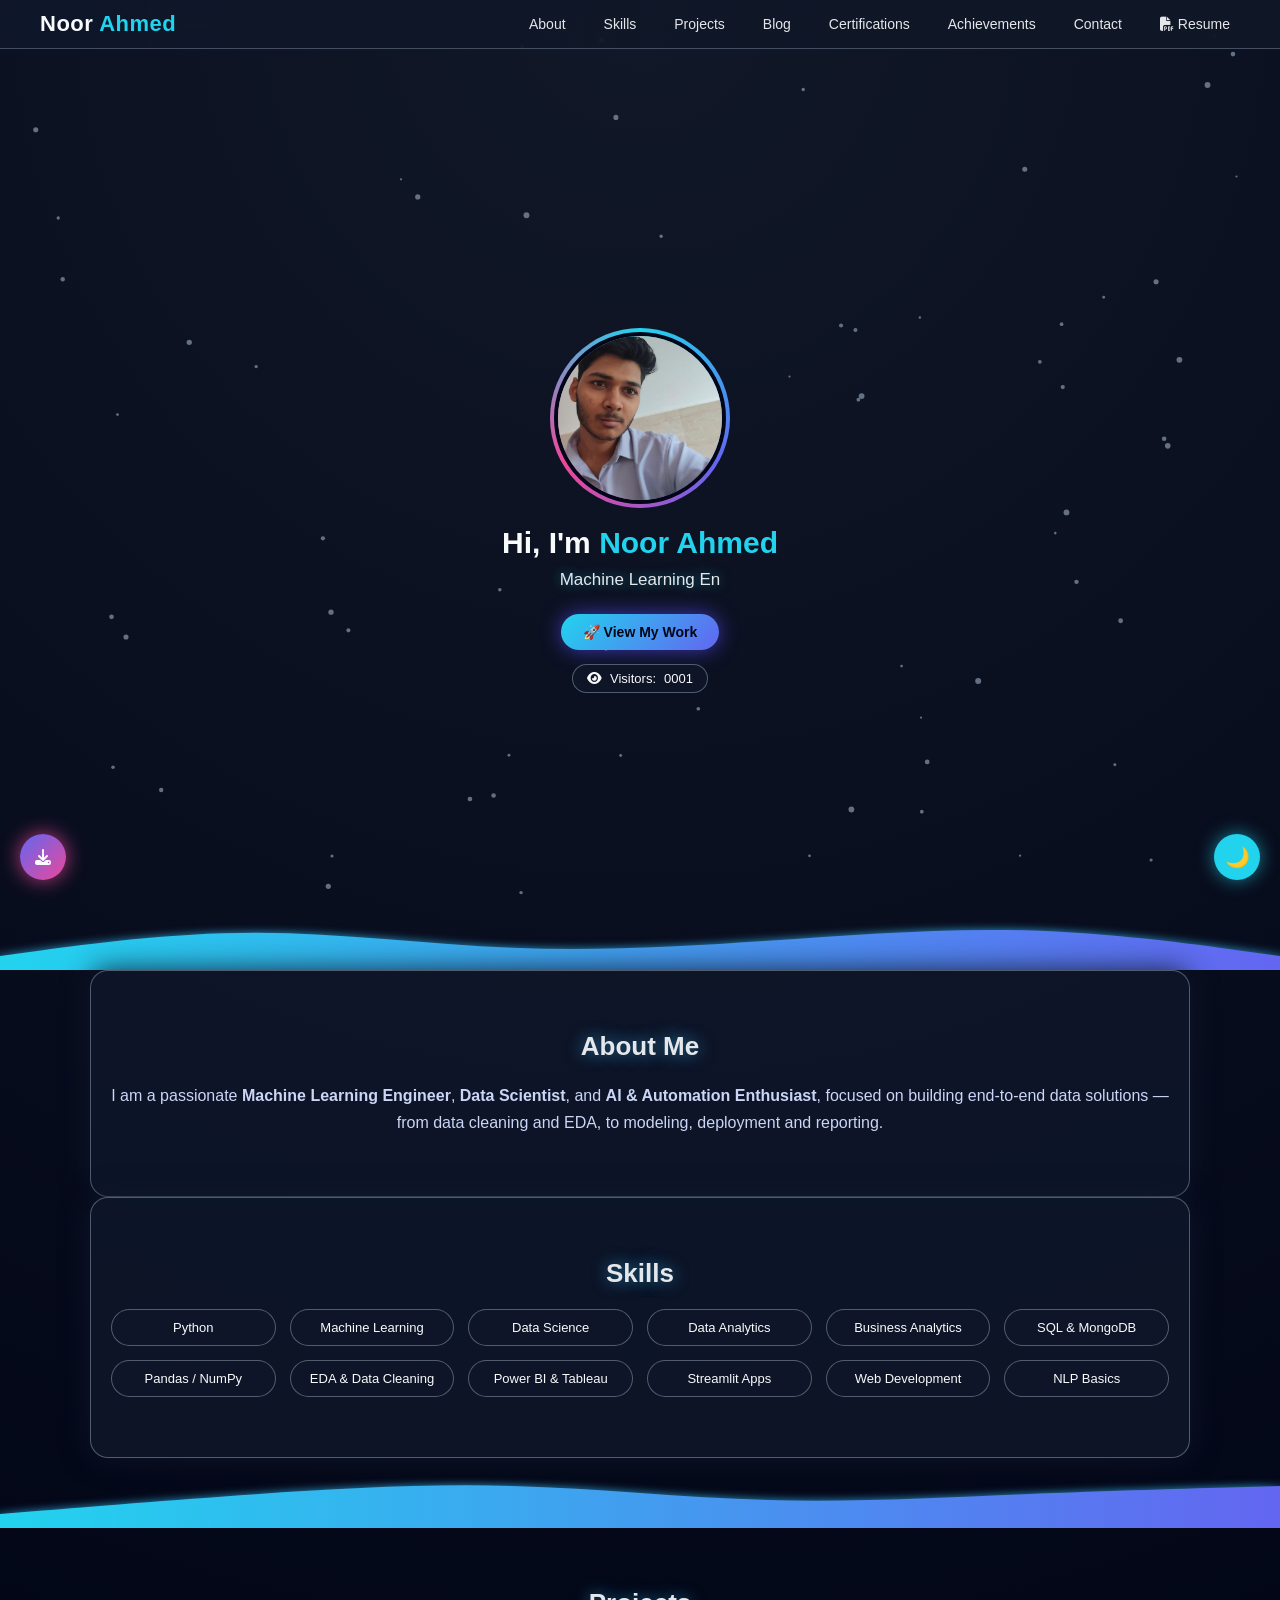
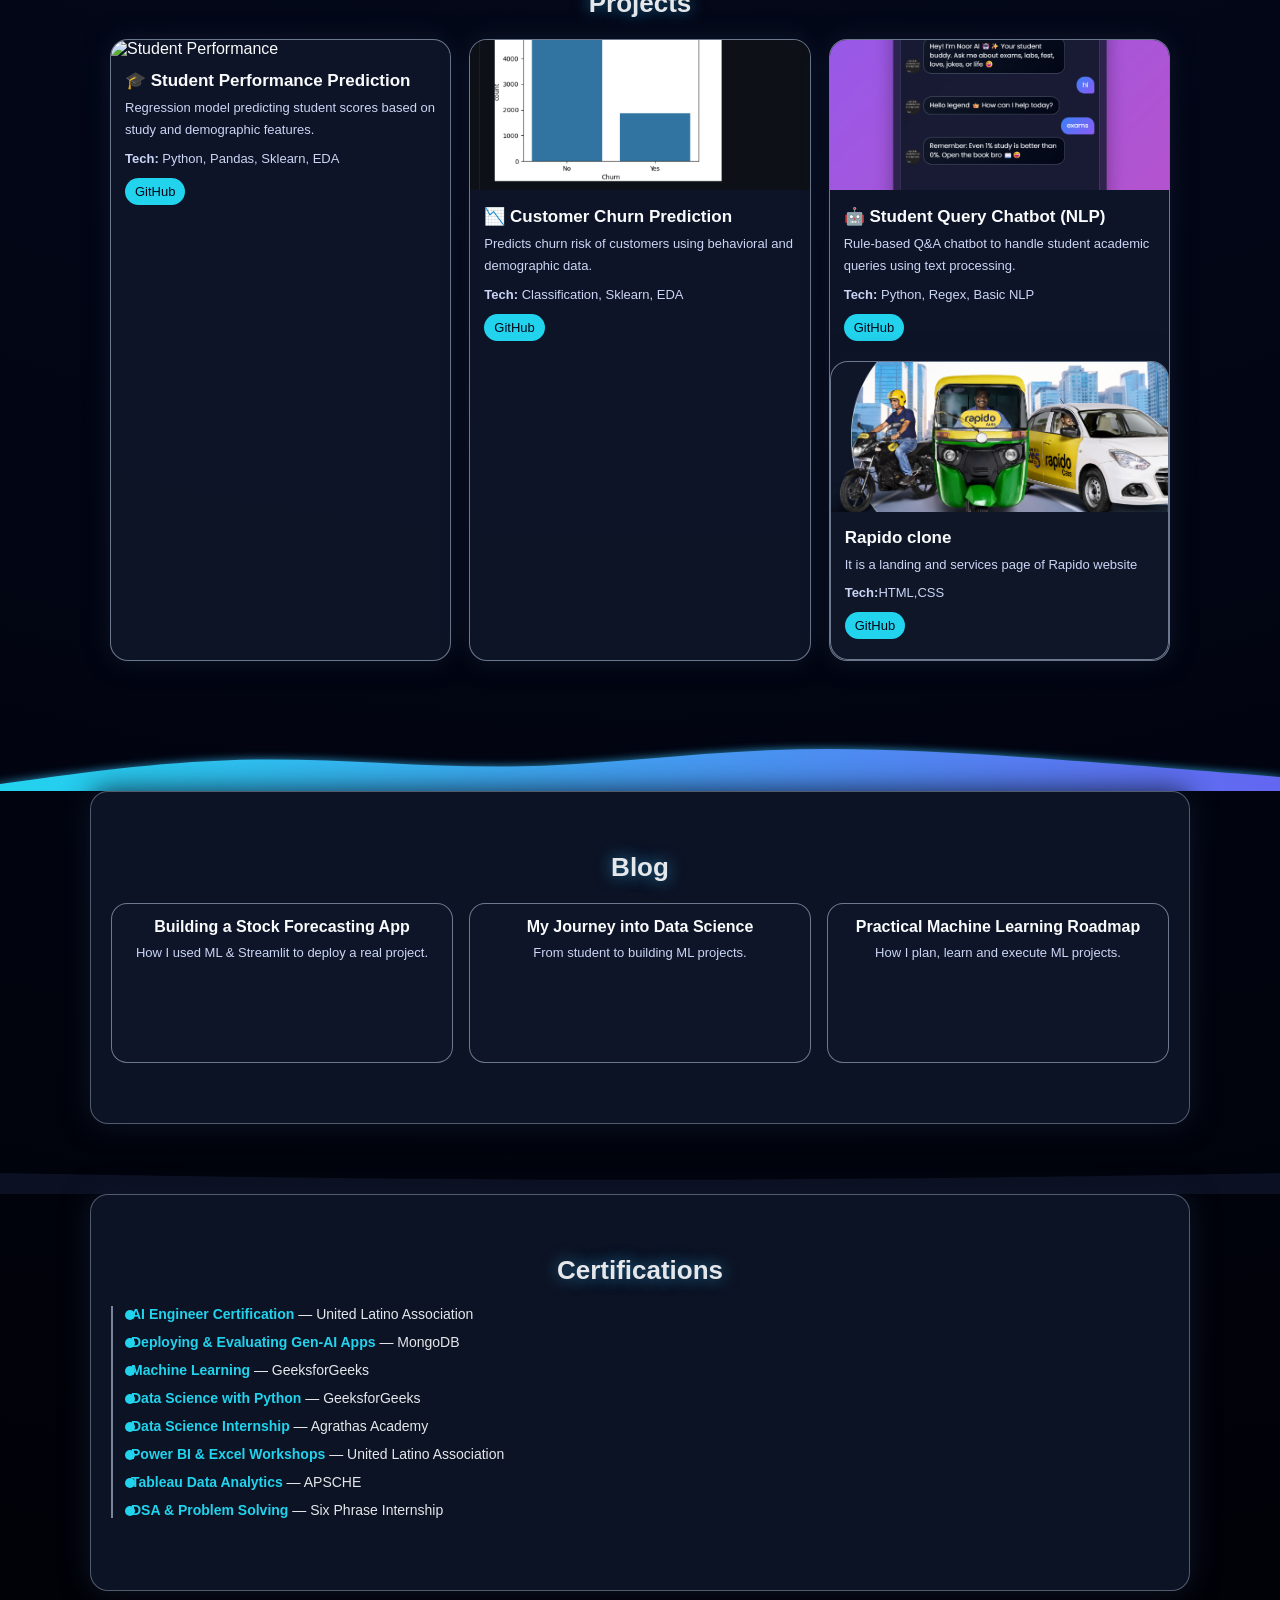
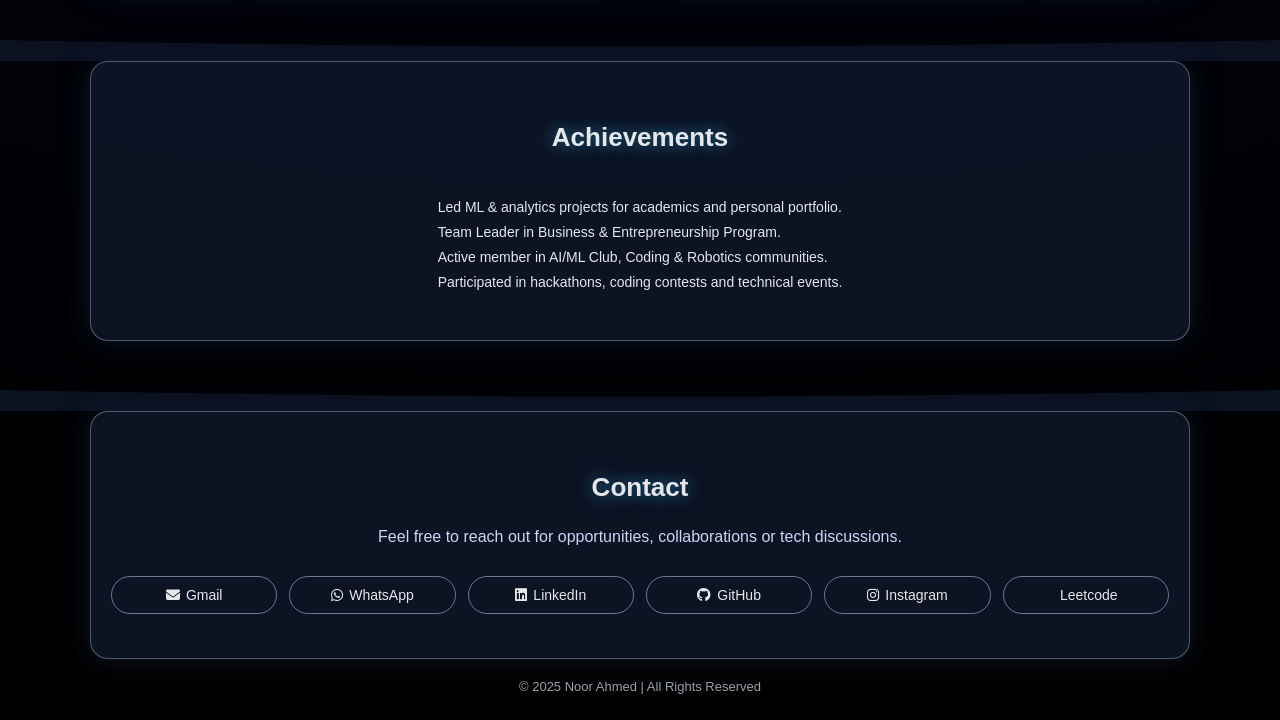
==== commit 73724885: "added in html" ====
--- a/index.html
+++ b/index.html
@@ -143,6 +143,15 @@
       <div class="project-links">
         <a href="https://github.com/Noorahmedks-2103" target="_blank">GitHub</a>
       </div>
+      
+    <div class="project-card">
+      <img src="assets/rapido.jpg" alt="rapido">
+      <h3>Rapido clone</h3>
+      <p>It is  a landing and services page of Rapido website</p>
+      <p><b>Tech:</b>HTML,CSS</p>
+      <div class="project-links">
+        <a href="https://github.com/Noorahmedks-2103/rapido_clone.git" target="_blank">GitHub</a>
+      </div>
     </div>
 
   </div>
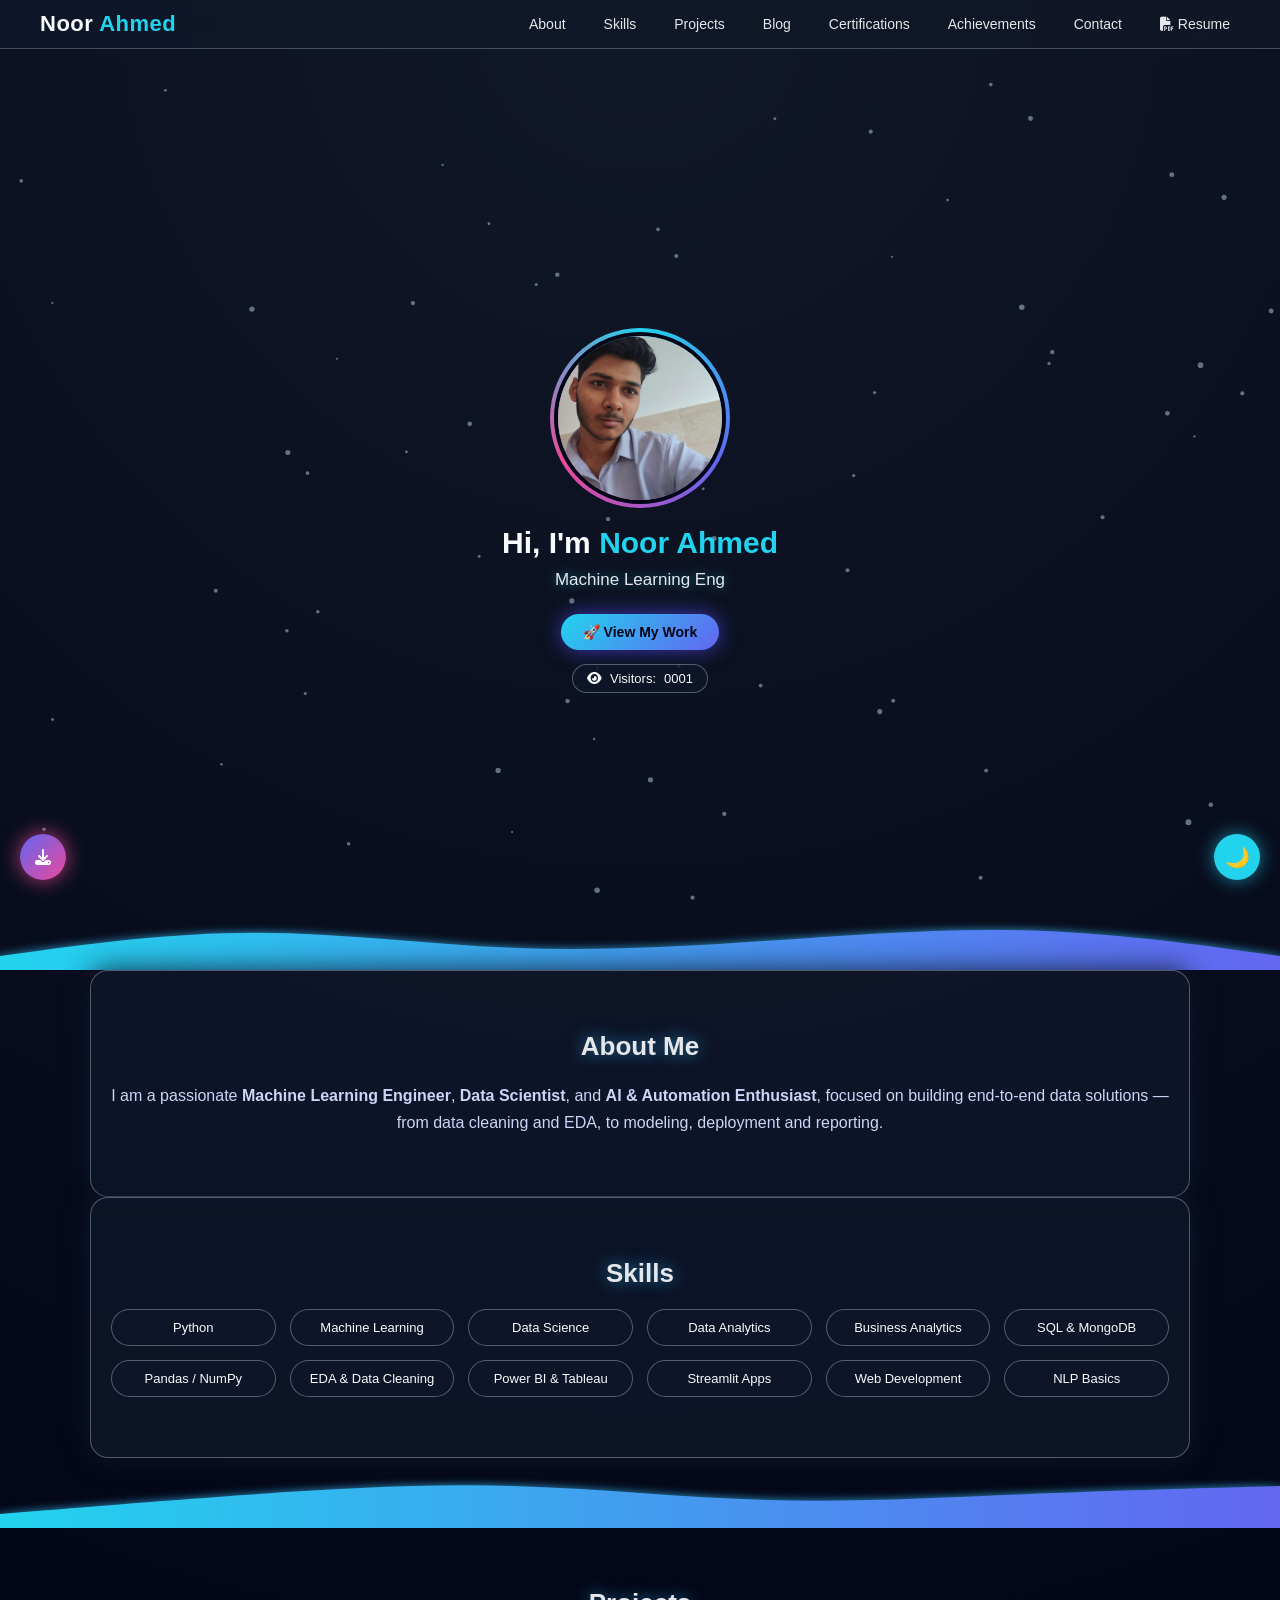
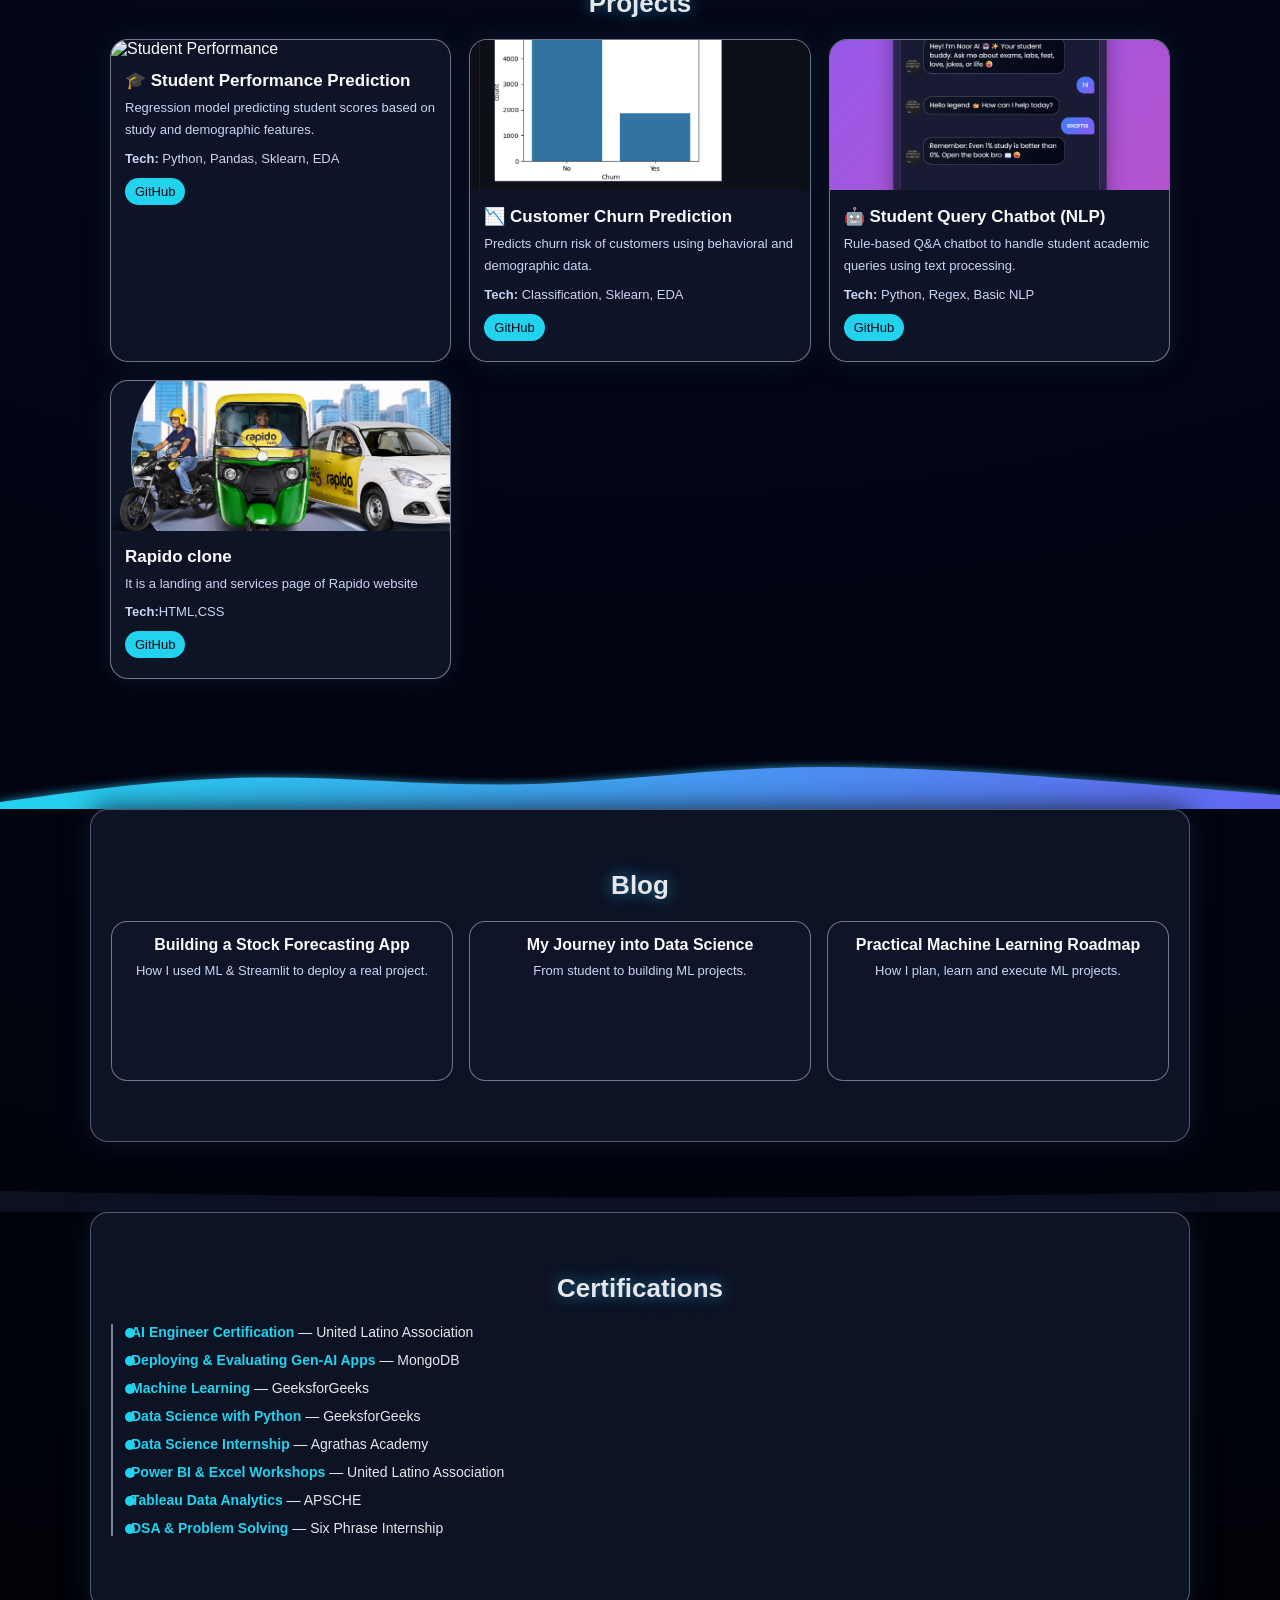
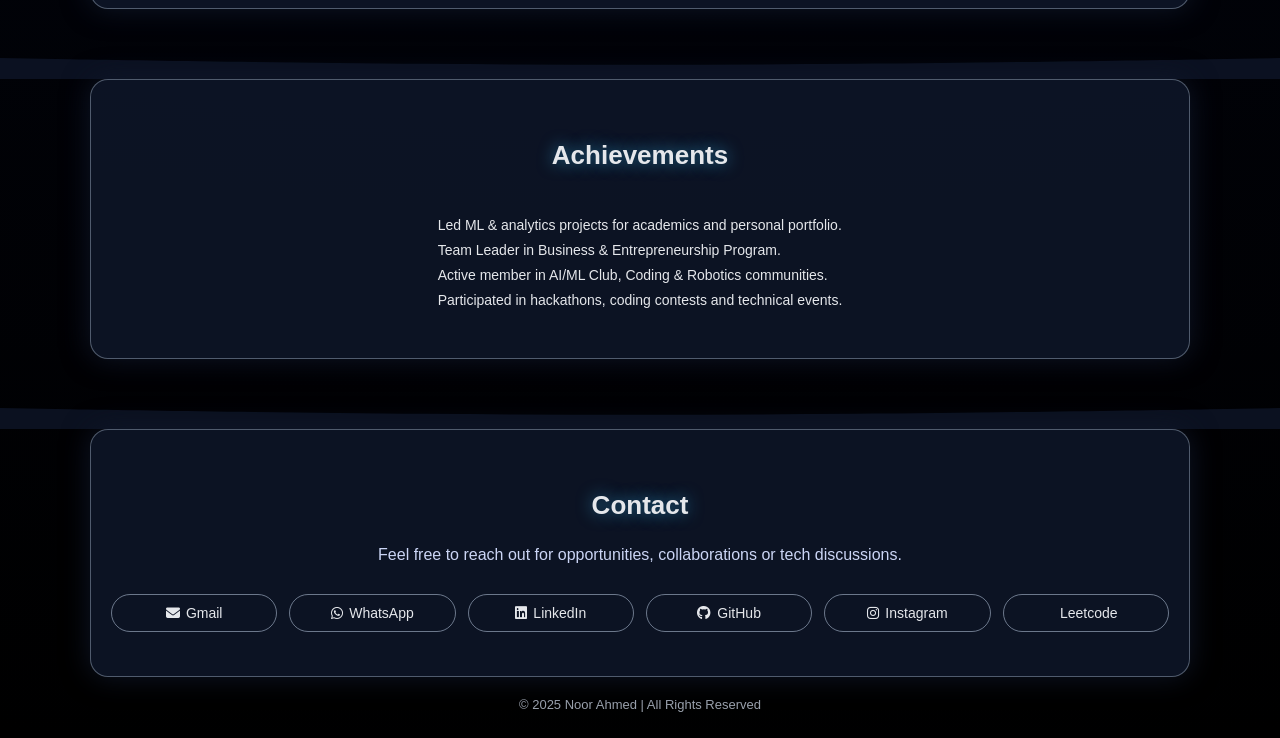
==== commit 5aada557: "added in html" ====
--- a/index.html
+++ b/index.html
@@ -143,6 +143,7 @@
       <div class="project-links">
         <a href="https://github.com/Noorahmedks-2103" target="_blank">GitHub</a>
       </div>
+    </div>
       
     <div class="project-card">
       <img src="assets/rapido.jpg" alt="rapido">
@@ -152,7 +153,6 @@
       <div class="project-links">
         <a href="https://github.com/Noorahmedks-2103/rapido_clone.git" target="_blank">GitHub</a>
       </div>
-    </div>
 
   </div>
 </section>
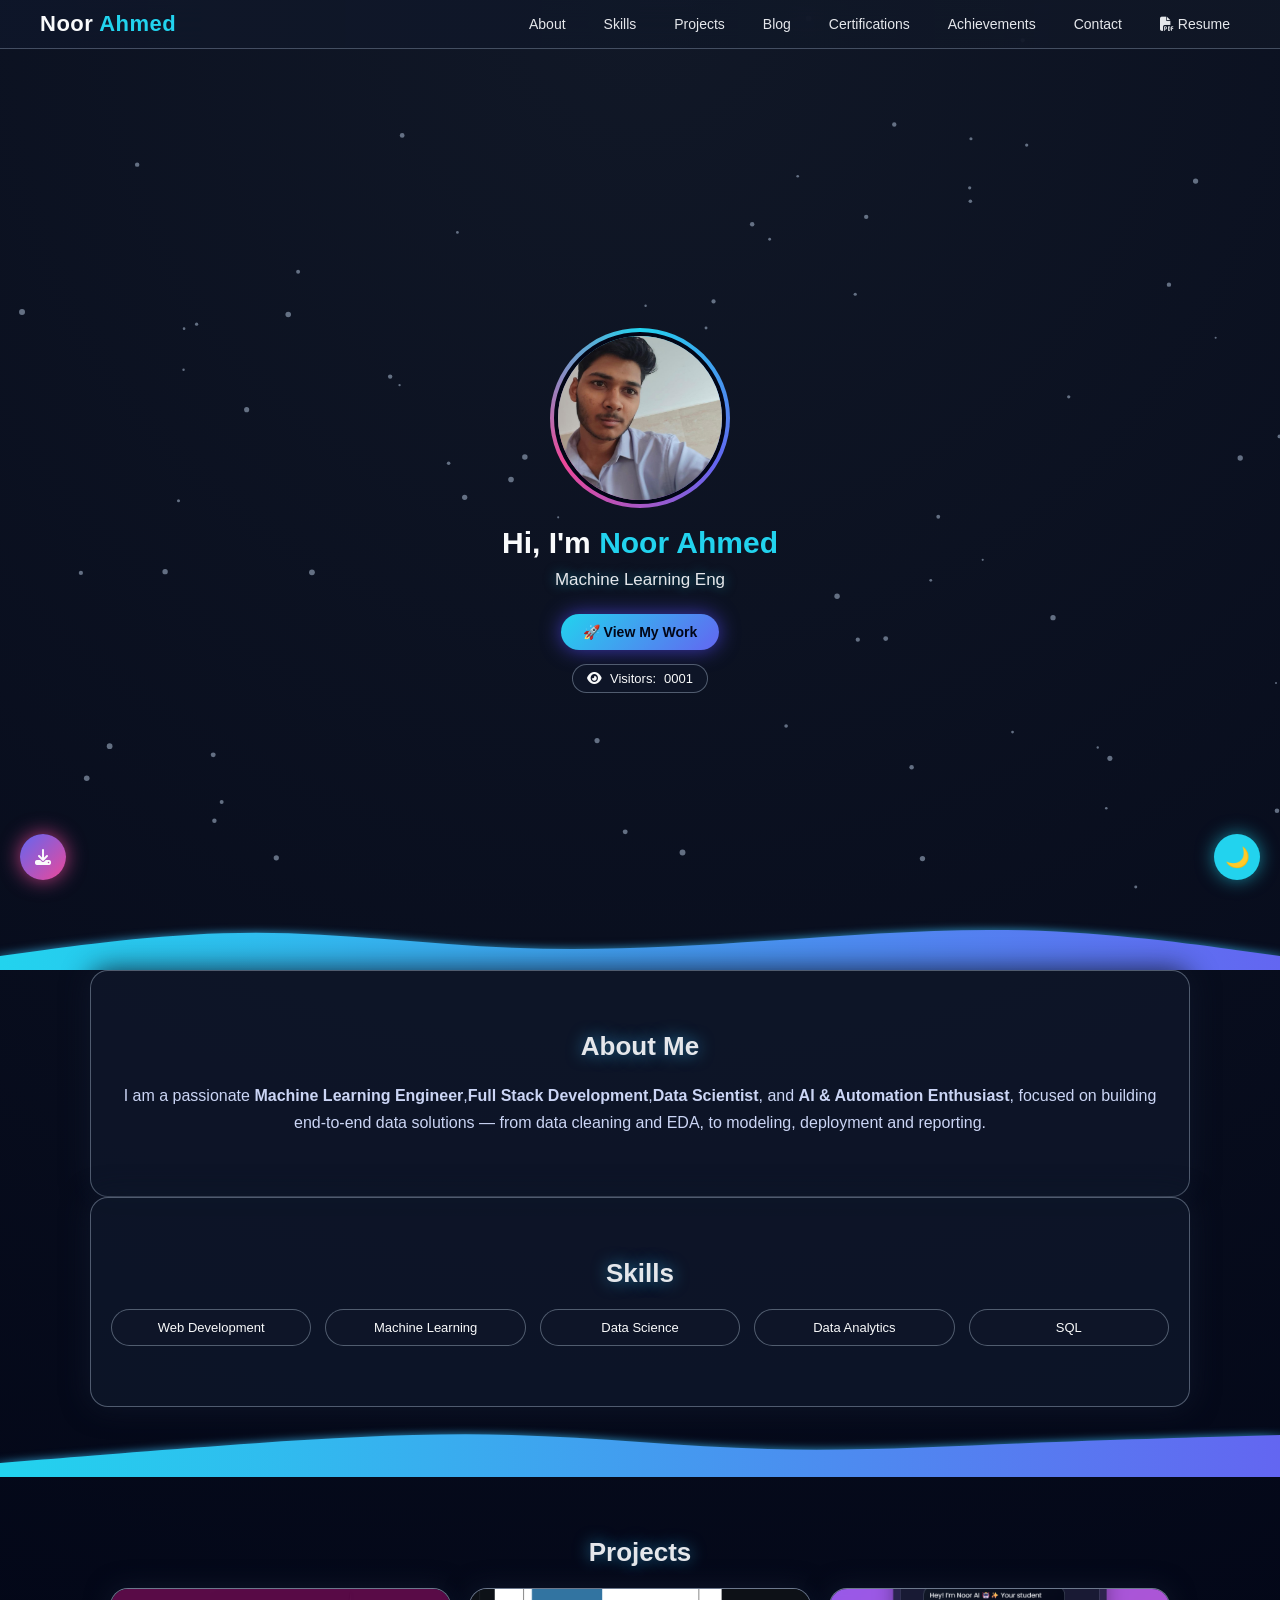
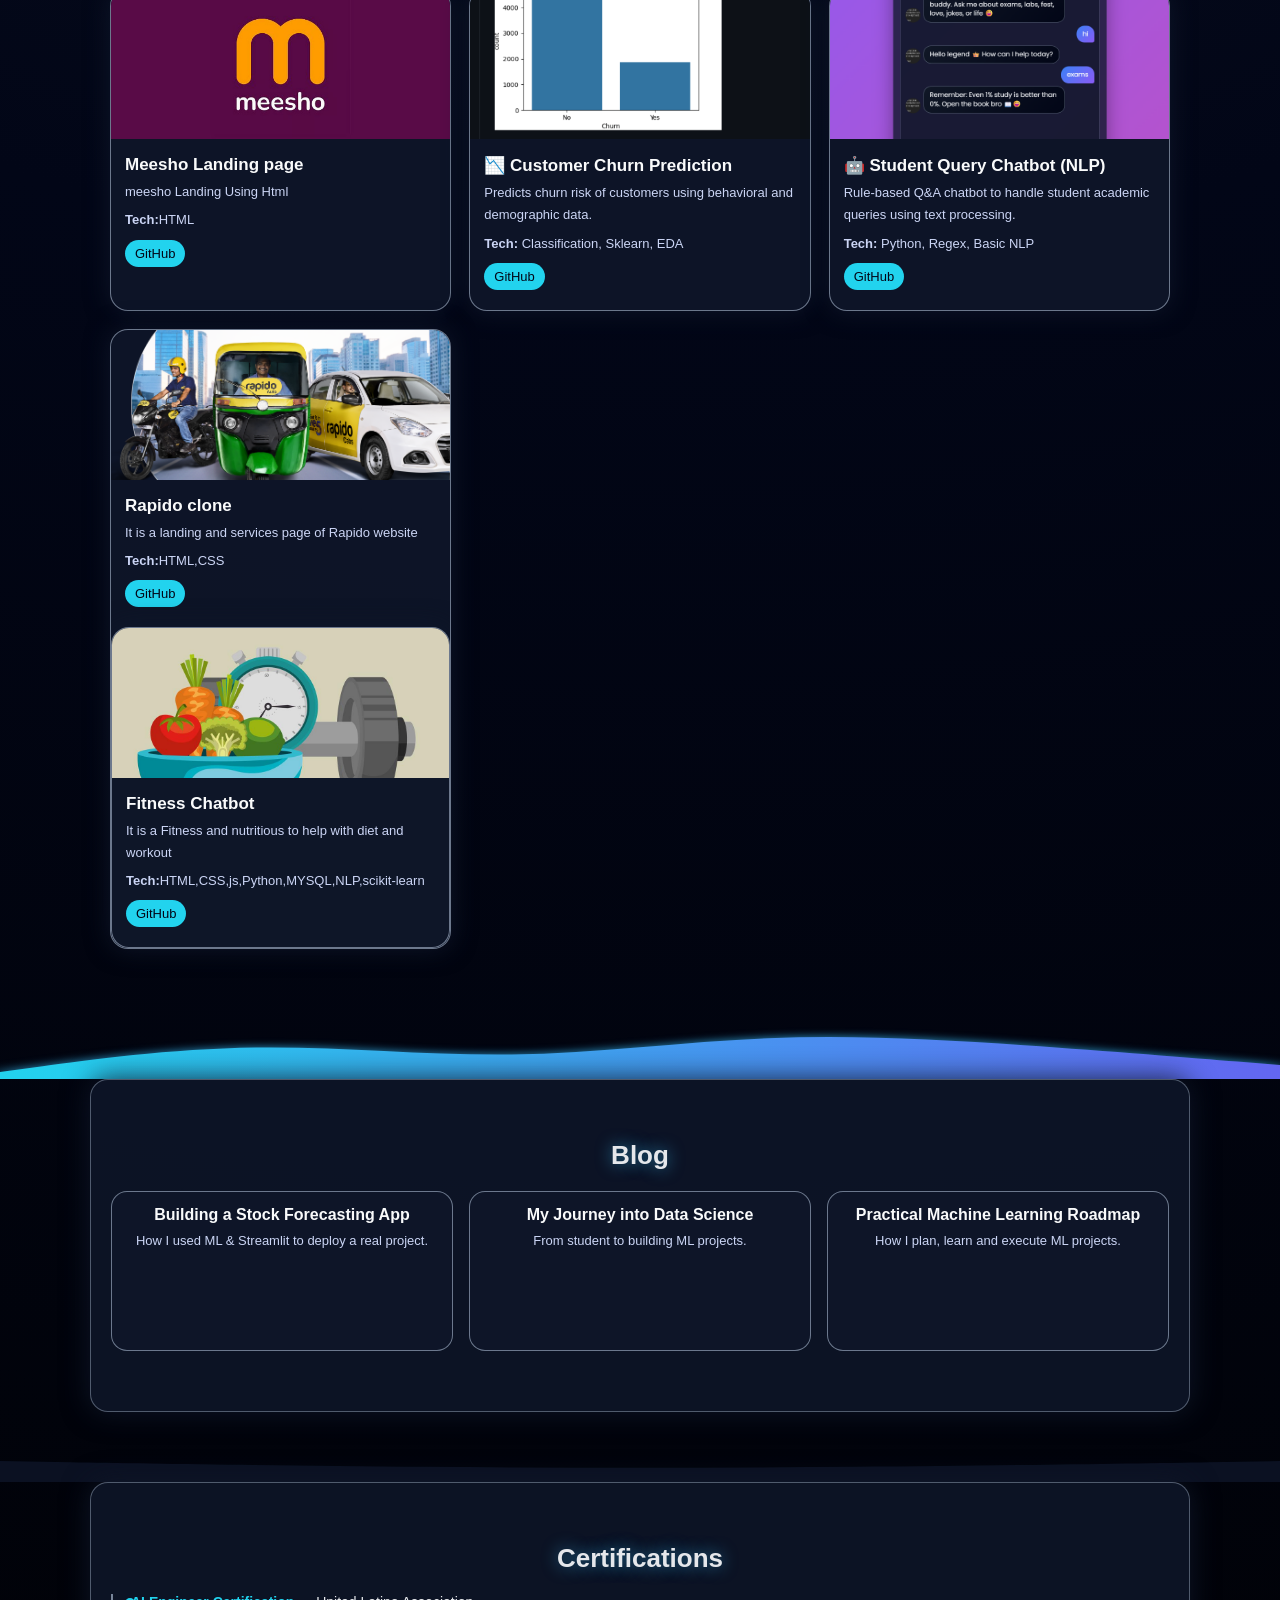
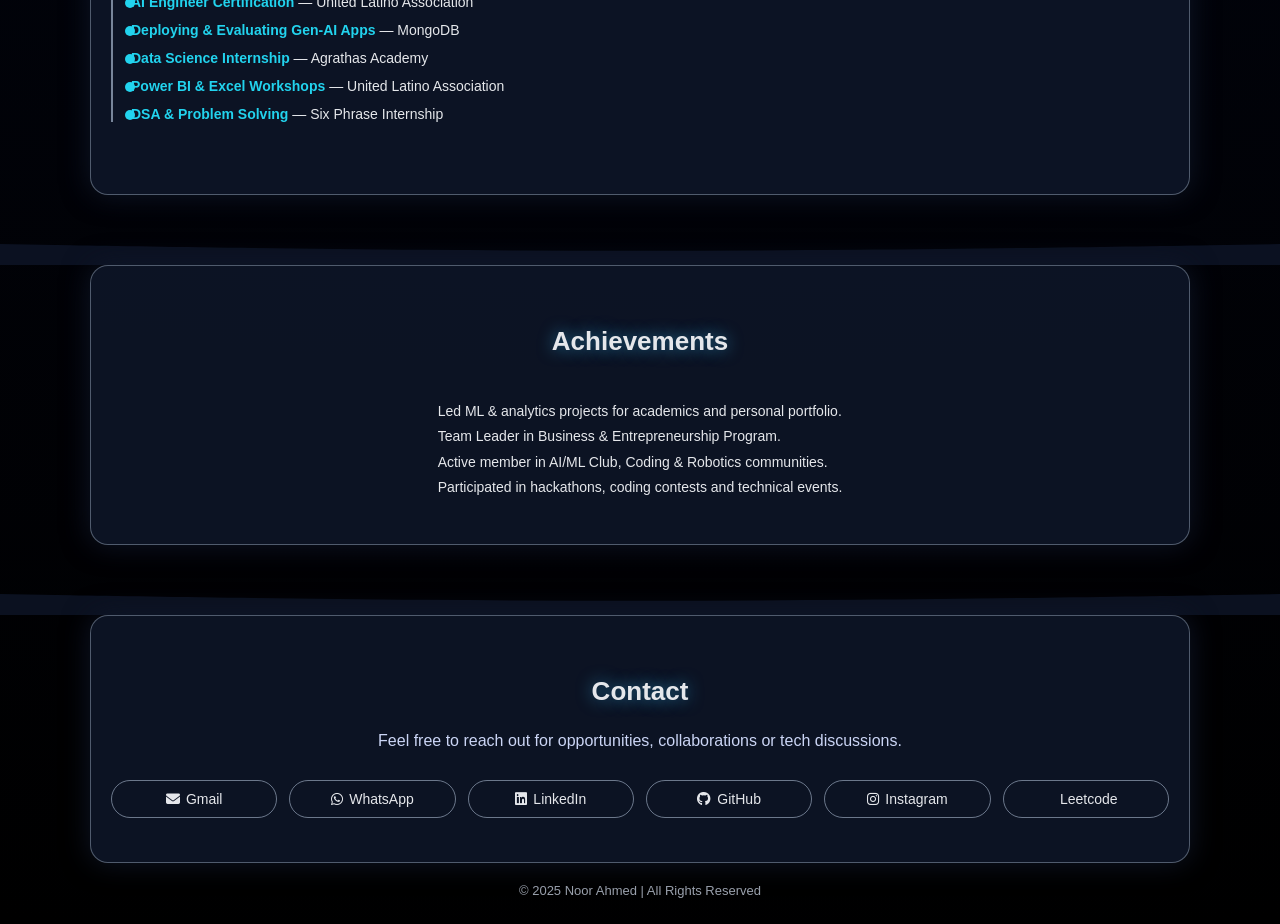
==== commit 20db67cd: "added in main" ====
--- a/index.html
+++ b/index.html
@@ -70,7 +70,7 @@
 <section id="about" class="section glass-card">
   <h2 class="section-title">About Me</h2>
   <p>
-    I am a passionate <b>Machine Learning Engineer</b>, <b>Data Scientist</b>, and <b>AI & Automation Enthusiast</b>,
+    I am a passionate <b>Machine Learning Engineer</b>,<b>Full Stack Development</b>,<b>Data Scientist</b>, and <b>AI & Automation Enthusiast</b>,
     focused on building end-to-end data solutions — from data cleaning and EDA, to modeling, deployment and reporting.
   </p>
 </section>
@@ -79,19 +79,12 @@
 <section id="skills" class="section glass-card">
   <h2 class="section-title">Skills</h2>
   <div class="skills-grid">
-    <div class="skill-item">Python</div>
+    <div class="skill-item">Web Development</div>
     <div class="skill-item">Machine Learning</div>
     <div class="skill-item">Data Science</div>
     <div class="skill-item">Data Analytics</div>
-    <div class="skill-item">Business Analytics</div>
-    <div class="skill-item">SQL & MongoDB</div>
-    <div class="skill-item">Pandas / NumPy</div>
-    <div class="skill-item">EDA & Data Cleaning</div>
-    <div class="skill-item">Power BI & Tableau</div>
-    <div class="skill-item">Streamlit Apps</div>
-    <div class="skill-item">Web Development</div>
-    <div class="skill-item">NLP Basics</div>
-  </div>
+  <div class="skill-item">SQL</div>
+  
 </section>
 
 <!-- Wave: Skills -> Projects -->
@@ -114,12 +107,12 @@
 
    
     <div class="project-card">
-      <img src="assets/student.jpg" alt="Student Performance">
-      <h3>🎓 Student Performance Prediction</h3>
-      <p>Regression model predicting student scores based on study and demographic features.</p>
-      <p><b>Tech:</b> Python, Pandas, Sklearn, EDA</p>
-      <div class="project-links">
-        <a href="https://github.com/Noorahmedks-2103/Student-Performance-Prediction-ML" target="_blank">GitHub</a>
+      <img src="assets/Meesho.jpg" alt="Meesho-html">
+      <h3>Meesho Landing page</h3>
+      <p>meesho Landing Using Html</p>
+      <p><b>Tech:</b>HTML</p>
+      <div class="project-links">
+        <a href="https://github.com/Noorahmedks-2103/Meesho_frontend.git" target="_blank">GitHub</a>
       </div>
     </div>
 
@@ -153,6 +146,15 @@
       <div class="project-links">
         <a href="https://github.com/Noorahmedks-2103/rapido_clone.git" target="_blank">GitHub</a>
       </div>
+      <div class="project-card">
+      <img src="assets/fitness.jpg" alt="Fitbot">
+      <h3>Fitness Chatbot</h3>
+      <p>It is a Fitness and nutritious to help with diet and workout </p>
+      <p><b>Tech:</b>HTML,CSS,js,Python,MYSQL,NLP,scikit-learn</p>
+      <div class="project-links">
+        <a href="https://github.com/Noorahmedks-2103/Fitbot_project.git" target="_blank">GitHub</a>
+      </div>
+      
 
   </div>
 </section>
@@ -232,11 +234,8 @@
   <div class="timeline">
     <div class="timeline-item"><span>AI Engineer Certification</span> — United Latino Association</div>
     <div class="timeline-item"><span>Deploying & Evaluating Gen-AI Apps</span> — MongoDB</div>
-    <div class="timeline-item"><span>Machine Learning</span> — GeeksforGeeks</div>
-    <div class="timeline-item"><span>Data Science with Python</span> — GeeksforGeeks</div>
     <div class="timeline-item"><span>Data Science Internship</span> — Agrathas Academy</div>
     <div class="timeline-item"><span>Power BI & Excel Workshops</span> — United Latino Association</div>
-    <div class="timeline-item"><span>Tableau Data Analytics</span> — APSCHE</div>
     <div class="timeline-item"><span>DSA & Problem Solving</span> — Six Phrase Internship</div>
   </div>
 </section>
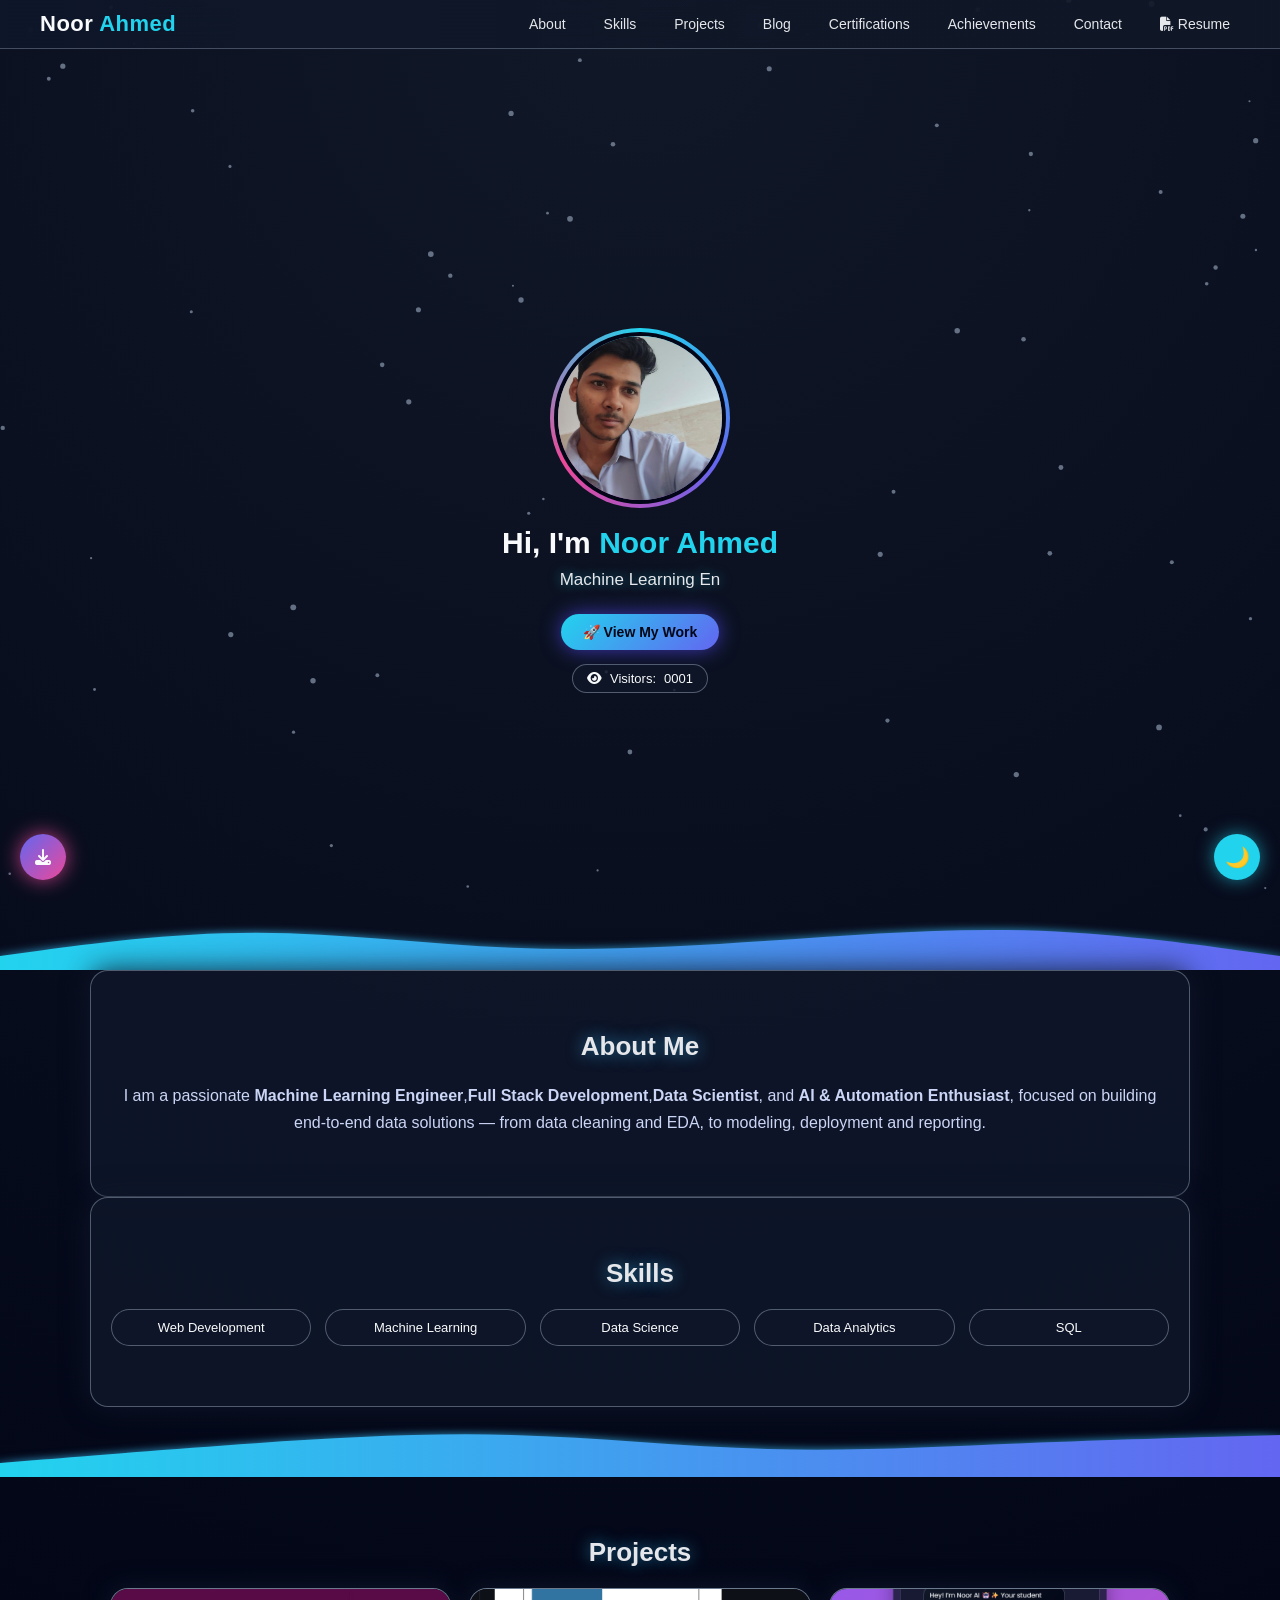
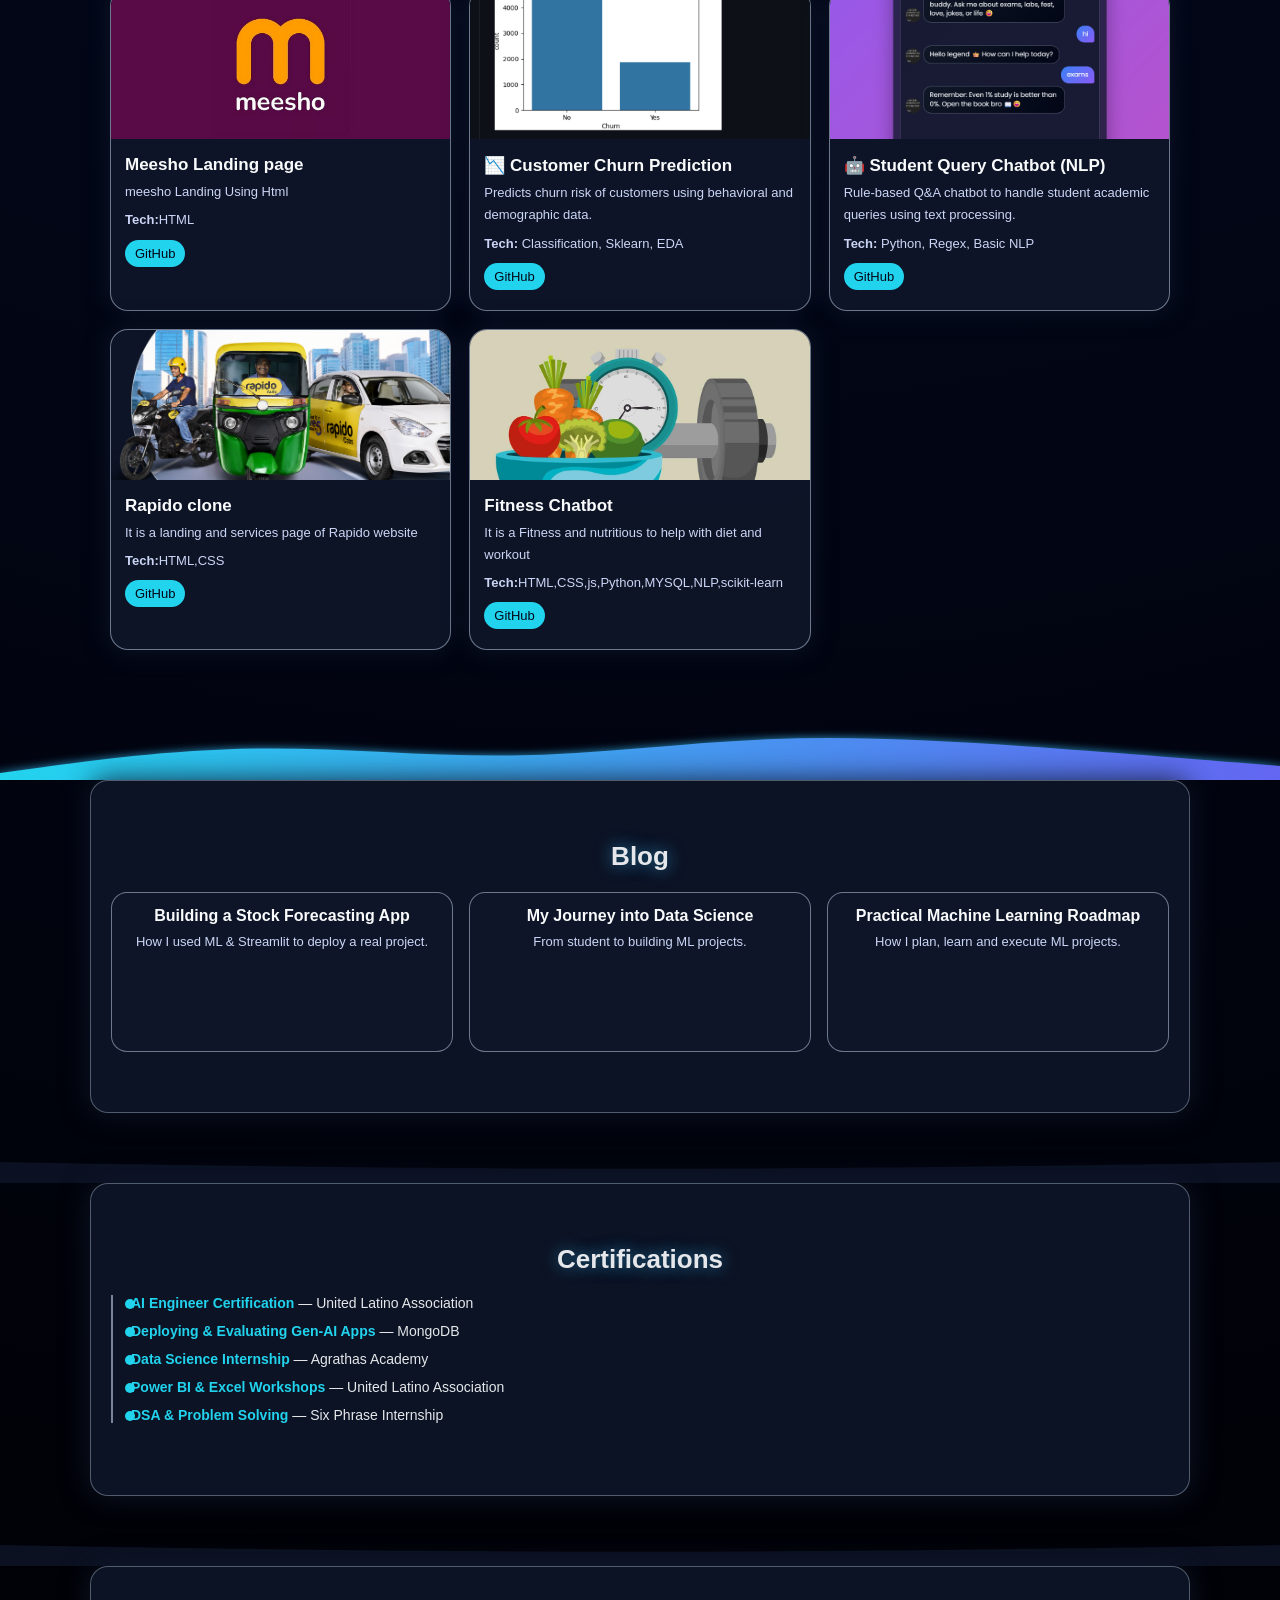
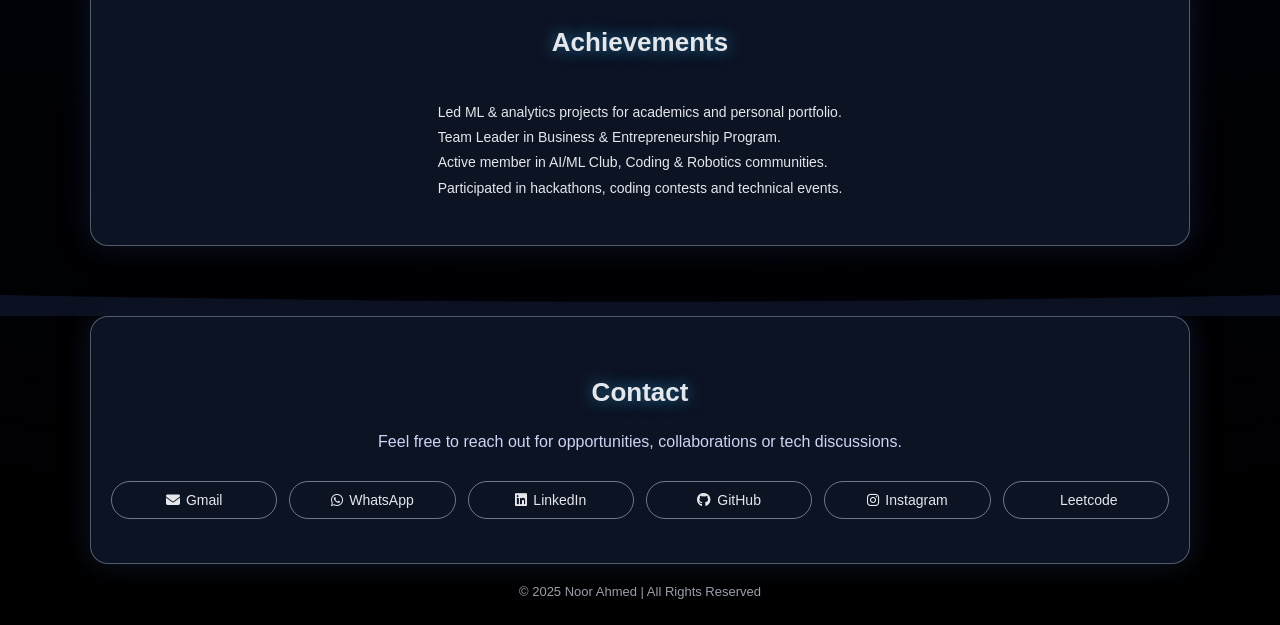
==== commit aa5d3ca2: "added" ====
--- a/index.html
+++ b/index.html
@@ -146,6 +146,7 @@
       <div class="project-links">
         <a href="https://github.com/Noorahmedks-2103/rapido_clone.git" target="_blank">GitHub</a>
       </div>
+    </div>
       <div class="project-card">
       <img src="assets/fitness.jpg" alt="Fitbot">
       <h3>Fitness Chatbot</h3>
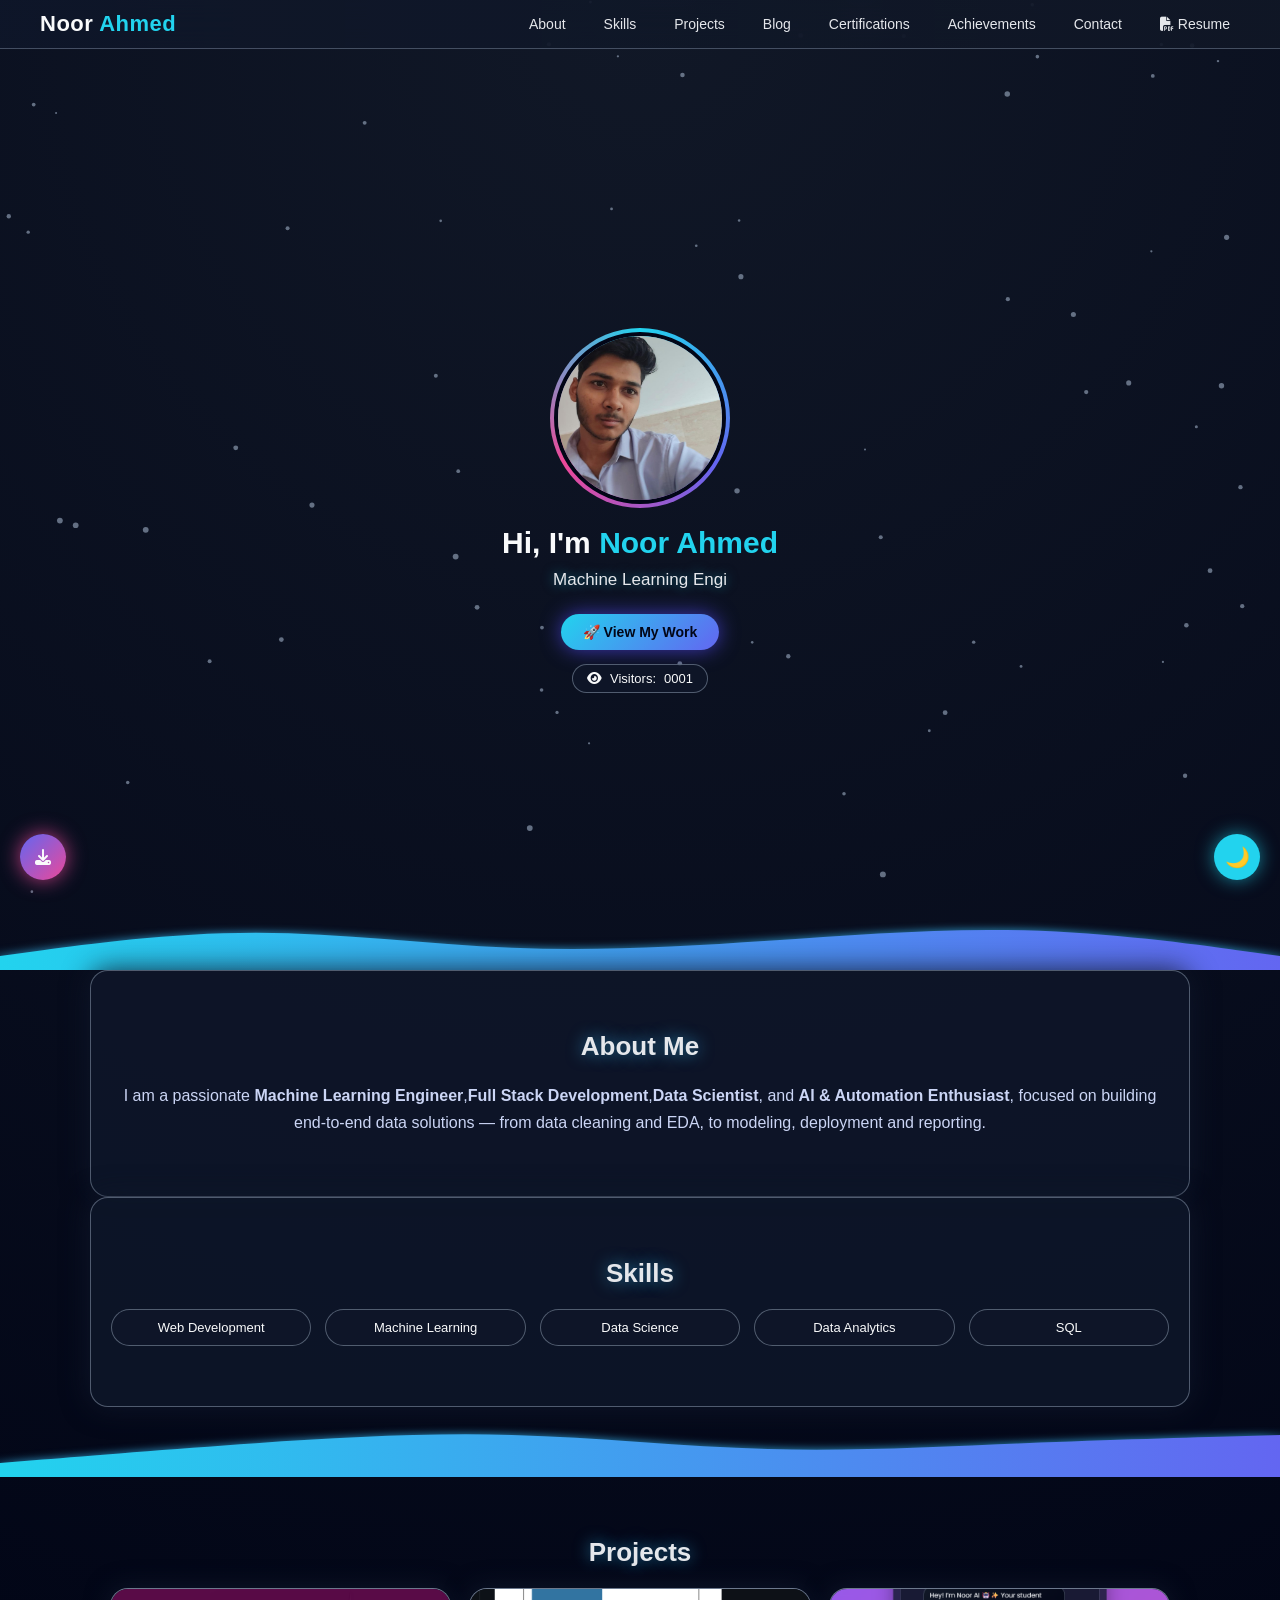
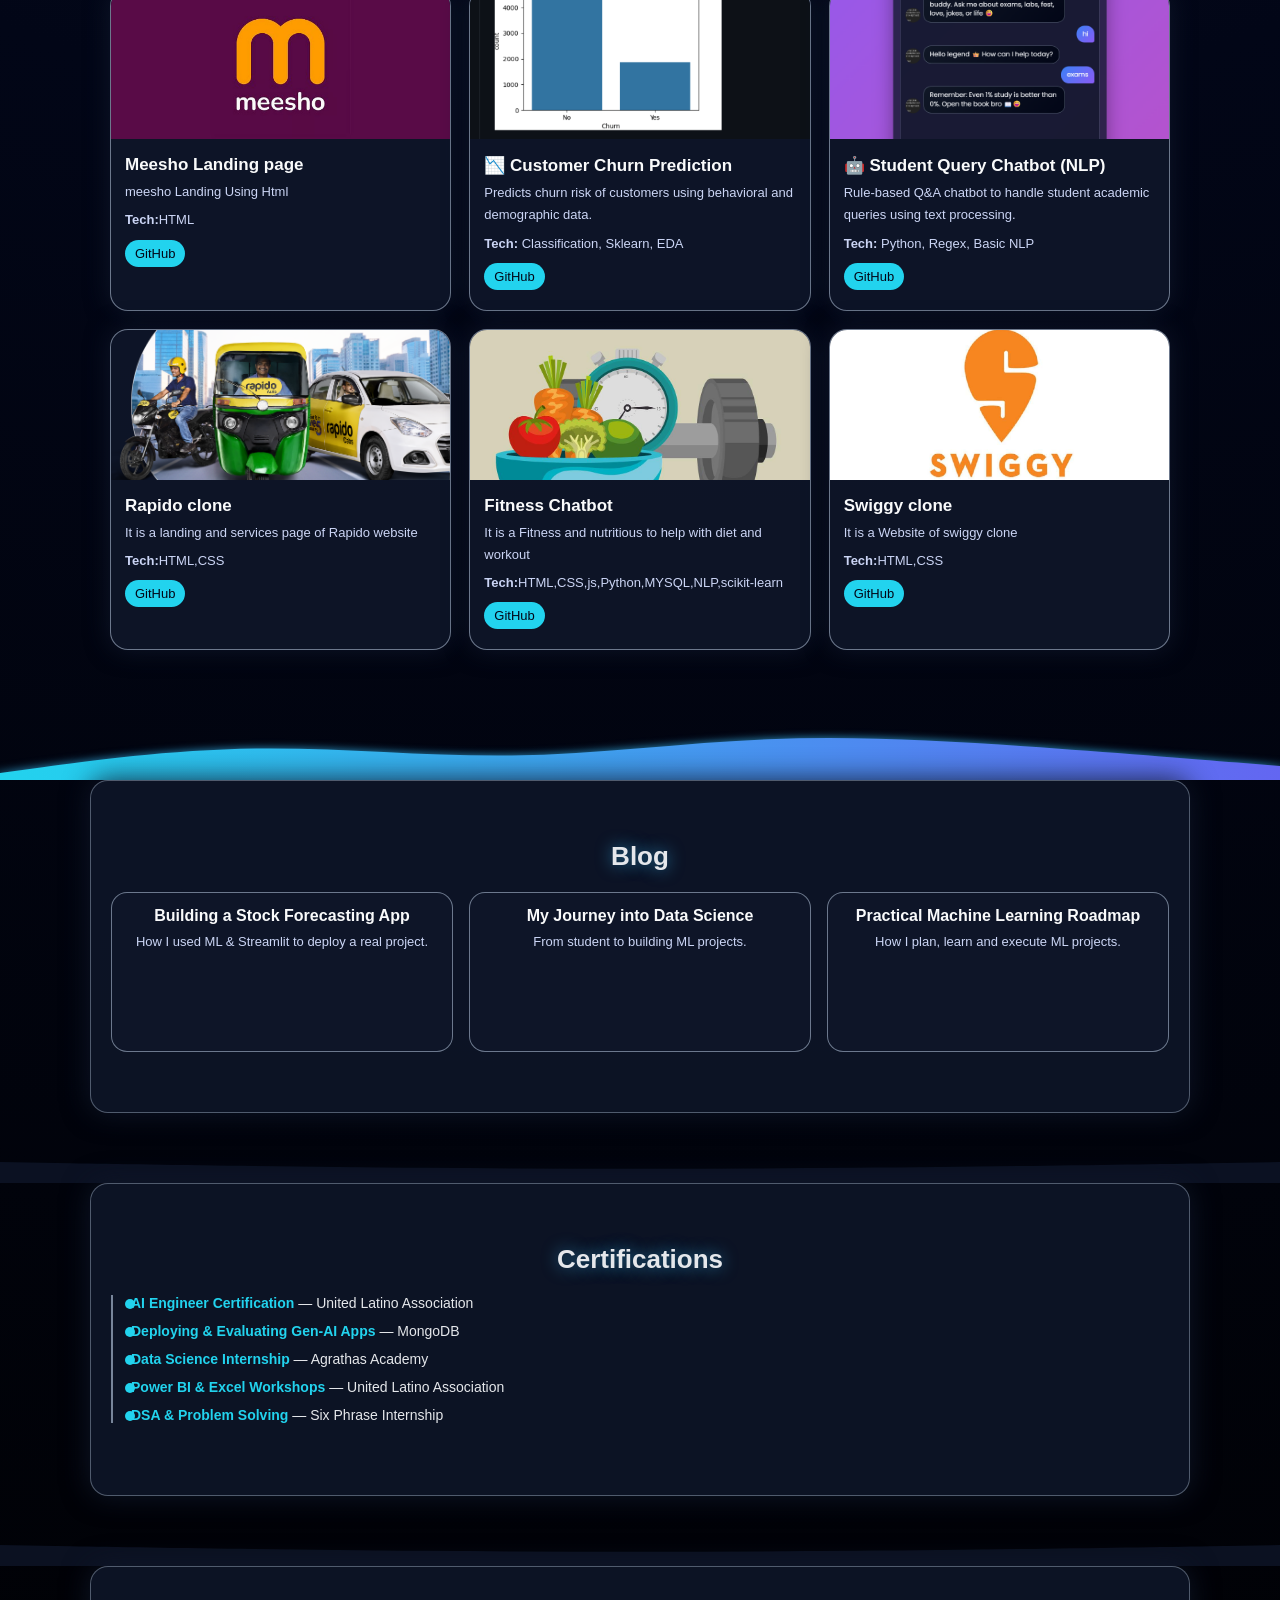
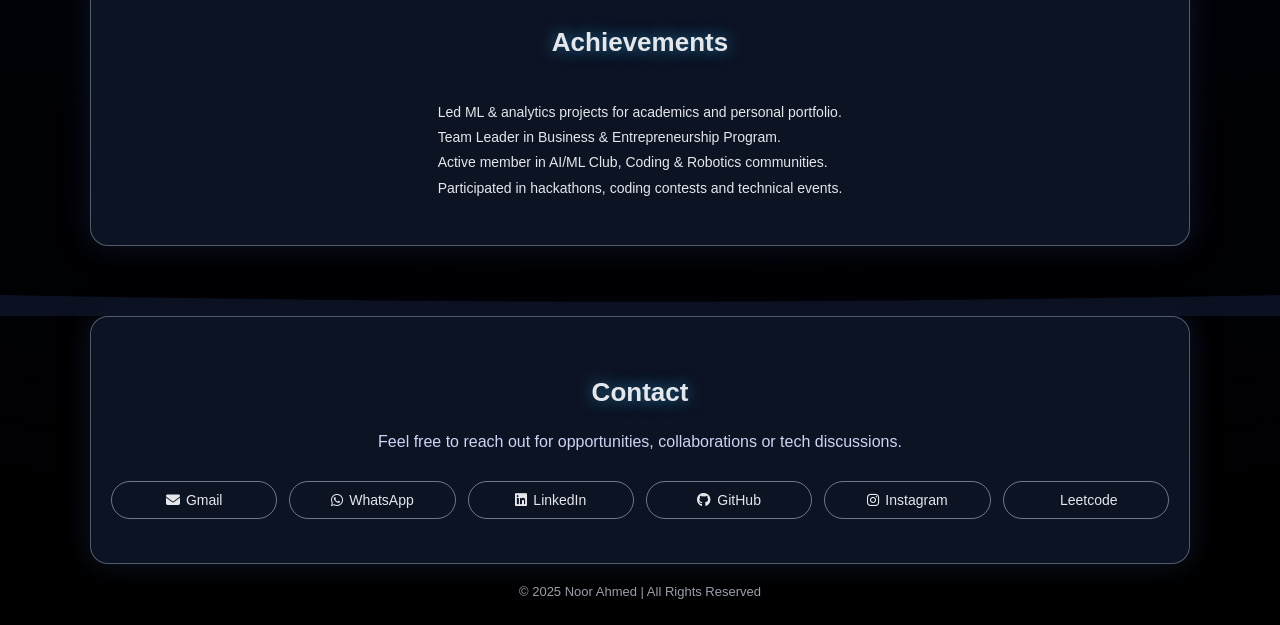
==== commit 3b5af446: "added in main" ====
--- a/index.html
+++ b/index.html
@@ -155,9 +155,16 @@
       <div class="project-links">
         <a href="https://github.com/Noorahmedks-2103/Fitbot_project.git" target="_blank">GitHub</a>
       </div>
-      
-
-  </div>
+     </div>
+      <div class="project-card">
+      <img src="./assets/swiggy-1689581639.jpg" alt="swiggy">
+      <h3>Swiggy clone</h3>
+      <p>It is a Website of swiggy clone</p>
+      <p><b>Tech:</b>HTML,CSS</p>
+      <div class="project-links">
+        <a href="https://github.com/Noorahmedks-2103/Swiggy_clone.git" target="_blank">GitHub</a>
+      </div>
+    </div>
 </section>
 
 <!-- Wave: Projects -> Blog -->
